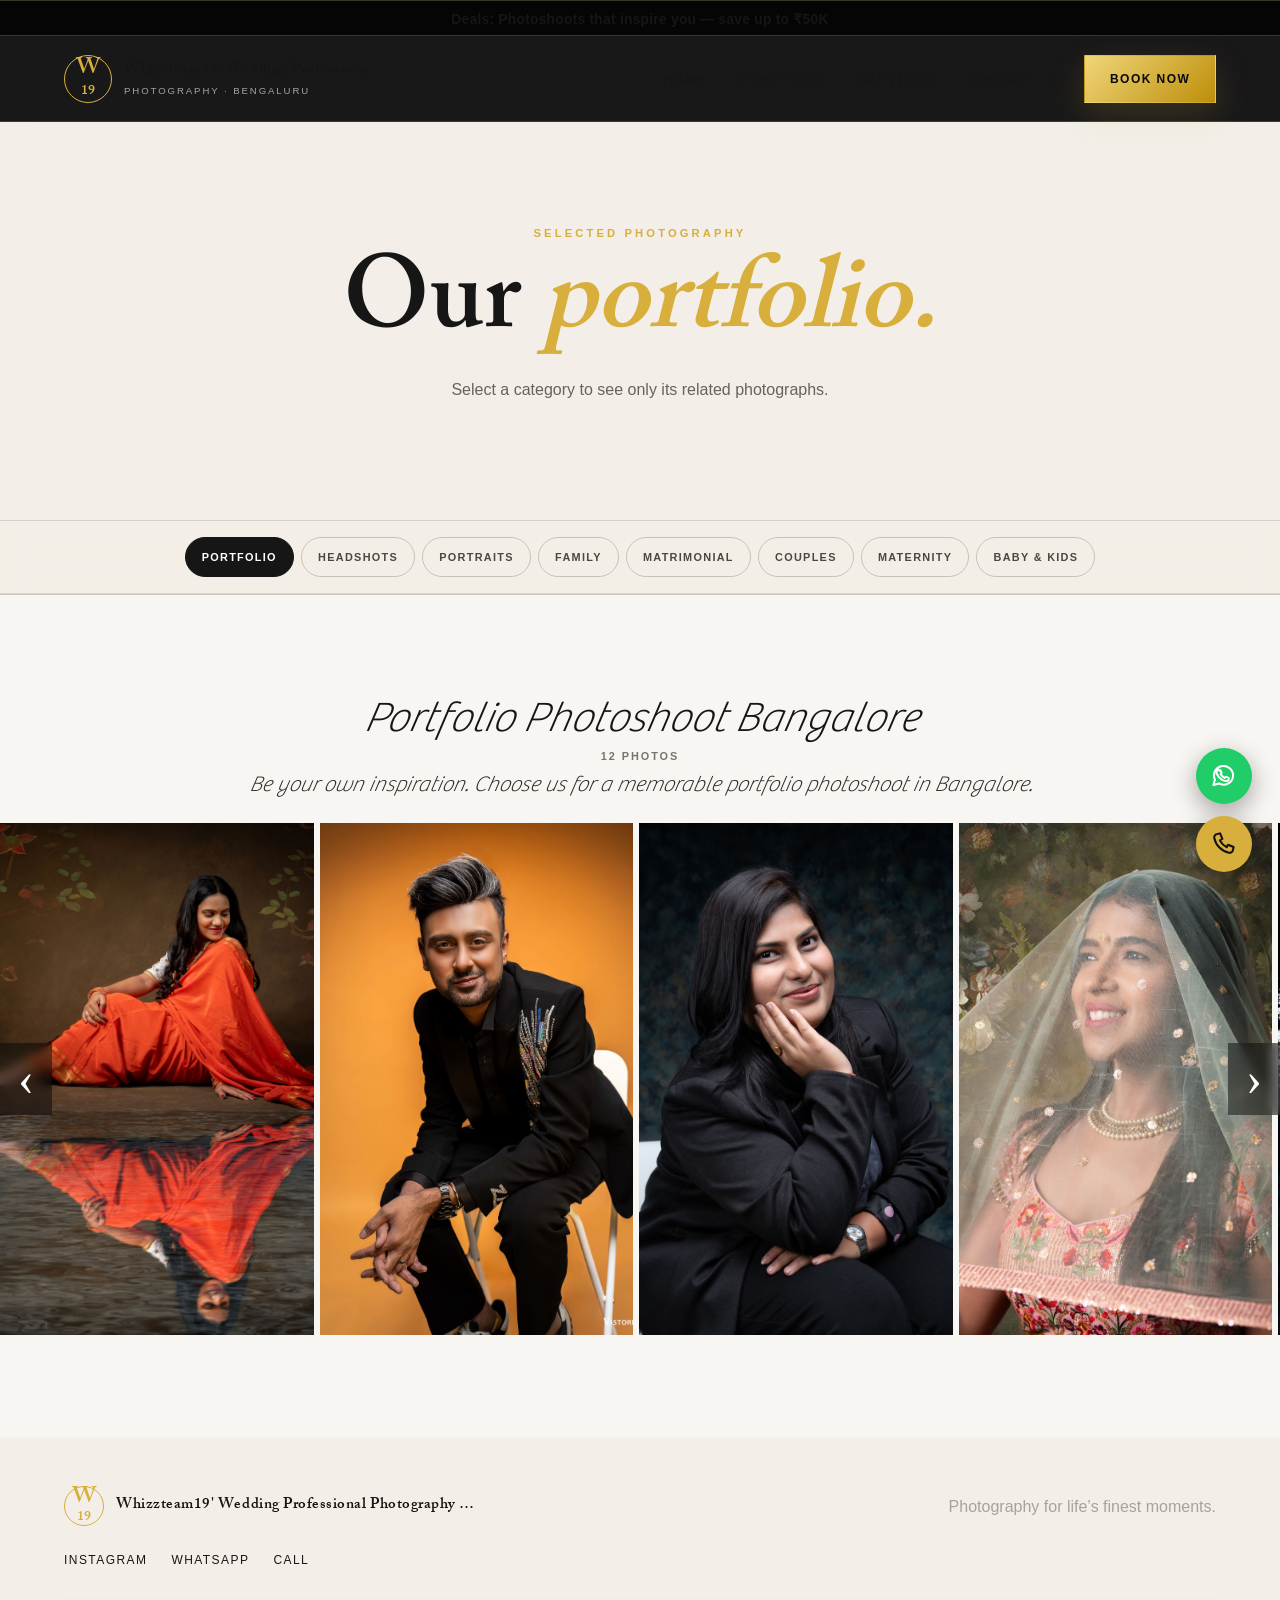
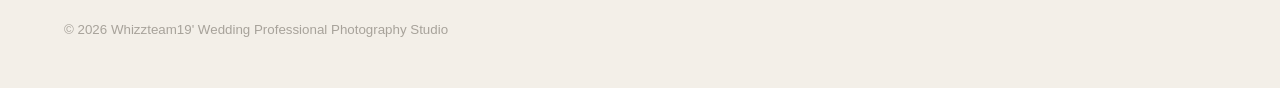
==== portfolio.html @ 08e29e12 "Initial photography website sample" ====
<!doctype html>
<html lang="en">
<head>
  <meta charset="utf-8">
  <meta name="viewport" content="width=device-width,initial-scale=1">
  <meta name="theme-color" content="#0b0b0c">
  <meta name="description" content="Photography portfolios for portraits, headshots, families, couples, maternity, babies and matrimonial profiles in Bengaluru.">
  <title>Portfolio | Whizzteam19' Wedding Professional Photography Studio</title>
  <link rel="preload" href="fonts/adobe-caslon-w01-smbd.woff2" as="font" type="font/woff2" crossorigin>
  <link rel="stylesheet" href="css/site.css">
  <script src="site-config.js"></script>
  <script src="gallery-data.js"></script>
  <script src="js/site.js" defer></script>
</head>
<body class="portfolio-page">
  <a class="skip-link" href="#main">Skip to content</a>
  <div class="offer-bar"><a class="js-whatsapp" href="https://web.whatsapp.com/send?phone=919945690520&amp;text=Hello%2C%20I%20would%20like%20to%20book%20a%20photography%20session.&amp;type=phone_number&amp;app_absent=0" target="_blank" rel="noopener">Deals: Photoshoots that inspire you — save up to ₹50K</a></div>
  <header class="site-header" id="top">
    <a class="brand" href="index.html" aria-label="Home">
      <span class="brand-mark" aria-hidden="true">W<span>19</span></span>
      <span><strong class="js-studio">Whizzteam19' Wedding Professional Photography Studio</strong><small>Photography · Bengaluru</small></span>
    </a>
    <button class="menu-button" type="button" aria-expanded="false" aria-controls="main-menu"><span></span><span></span><span></span><b>Menu</b></button>
    <nav id="main-menu" aria-label="Main navigation">
      <a href="index.html">Home</a>
      <a href="#portfolio">Portfolio</a>
      <a href="index.html#services">Services</a>
      <a href="index.html#contact">Contact</a>
    </nav>
    <a class="button button-gold js-whatsapp" href="https://web.whatsapp.com/send?phone=919945690520&amp;text=Hello%2C%20I%20would%20like%20to%20book%20a%20photography%20session.&amp;type=phone_number&amp;app_absent=0" target="_blank" rel="noopener">Book now</a>
  </header>

  <main id="main">
    <section class="portfolio-page-hero">
      <p class="eyebrow">Selected photography</p>
      <h1>Our <em>portfolio.</em></h1>
      <p>Select a category to see only its related photographs.</p>
    </section>

    <nav class="category-tabs" aria-label="Portfolio categories">
      <a href="#portfolio" data-category-tab="portfolio">Portfolio</a>
      <a href="#headshots" data-category-tab="headshots">Headshots</a>
      <a href="#portraits" data-category-tab="portraits">Portraits</a>
      <a href="#family" data-category-tab="family">Family</a>
      <a href="#matrimonial" data-category-tab="matrimonial">Matrimonial</a>
      <a href="#couples" data-category-tab="couples">Couples</a>
      <a href="#maternity" data-category-tab="maternity">Maternity</a>
      <a href="#baby" data-category-tab="baby">Baby &amp; Kids</a>
    </nav>

    <section class="portfolio-category feature-portfolio" id="portfolio" data-category-panel="portfolio">
      <div class="feature-portfolio-head">
        <h2>Portfolio Photoshoot Bangalore</h2>
        <p>Be your own inspiration. Choose us for a memorable portfolio photoshoot in Bangalore.</p>
      </div>
      <div class="portfolio-strip-wrap">
        <button class="strip-arrow strip-prev" type="button" data-strip-direction="prev" aria-label="Previous portfolio photographs">‹</button>
        <div class="portfolio-strip" id="portfolio-strip" data-gallery="portfolio" tabindex="0" aria-label="Portfolio photoshoot gallery">
          <figure><img src="images/modelling photoshoot bangalore_1.jpg" alt="Black and white fashion portfolio portrait" width="1228" height="1228" fetchpriority="high"></figure>
          <figure><img src="images/46ccc2_1273d900ca39414a806fb4105eb8ee21~mv2_1.jpeg" alt="Traditional fashion portrait" width="937" height="1249" loading="lazy" decoding="async"></figure>
          <figure><img src="images/Portfolio Photoshoot near Bangalore_1.jpeg" alt="Fine-art portfolio portrait" width="1228" height="1228" loading="lazy" decoding="async"></figure>
          <figure><img src="images/46ccc2_280874480fba468980ddf707a8ee1b14~mv2_1.jpeg" alt="Professional male portfolio portrait" width="929" height="1238" loading="lazy" decoding="async"></figure>
          <figure><img src="images/46ccc2_306d53321402458ebe4ced8f9c968991~mv2_1.jpeg" alt="Black and white creative portrait" width="960" height="1280" loading="lazy" decoding="async"></figure>
          <figure><img src="images/46ccc2_2b5309d3756c438bbe334142de84684a~mv2_1.jpeg" alt="Artistic traditional portrait" width="960" height="1280" loading="lazy" decoding="async"></figure>
        </div>
        <button class="strip-arrow strip-next" type="button" data-strip-direction="next" aria-label="Next portfolio photographs">›</button>
      </div>
    </section>

    <section class="portfolio-category" id="headshots" data-category-panel="headshots">
      <div class="portfolio-category-head"><h2>Corporate Headshots</h2><p>Polished portraits for teams and professionals</p></div>
      <div class="portfolio-photo-grid" data-gallery="headshots">
        <figure><img src="images/corporate headshots near me_1.jpeg" alt="Corporate headshot" width="1228" height="1228" loading="lazy" decoding="async"></figure>
        <figure><img src="images/46ccc2_280874480fba468980ddf707a8ee1b14~mv2_1.jpeg" alt="Professional business portrait" width="929" height="1238" loading="lazy" decoding="async"></figure>
        <figure><img src="images/modelling photoshoot bangalore.jpg" alt="Black and white studio portrait" width="478" height="478" loading="lazy" decoding="async"></figure>
      </div>
    </section>

    <section class="portfolio-category" id="portraits" data-category-panel="portraits">
      <div class="portfolio-category-head"><h2>Artistic Portraits</h2><p>Creative studio portraiture with character</p></div>
      <div class="portfolio-photo-grid" data-gallery="portraits">
        <figure><img src="images/Portfolio Photoshoot near Bangalore.jpeg" alt="Artistic portrait in a red dress" width="478" height="478" loading="lazy" decoding="async"></figure>
        <figure><img src="images/Portfolio Photoshoot near Bangalore_1.jpeg" alt="Fine-art painted portrait" width="1228" height="1228" loading="lazy" decoding="async"></figure>
        <figure><img src="images/modelling photoshoot bangalore_1.jpg" alt="Creative monochrome portrait" width="1228" height="1228" loading="lazy" decoding="async"></figure>
      </div>
    </section>

    <section class="portfolio-category" id="family" data-category-panel="family">
      <div class="portfolio-category-head"><h2>Family Photoshoot</h2><p>Relaxed, timeless photographs together</p></div>
      <div class="portfolio-photo-grid" data-gallery="family">
        <figure><img src="images/family photoshoot1_1.jpg" alt="Family studio photograph" width="750" height="750" loading="lazy" decoding="async"></figure>
        <figure><img src="images/family photoshoot1.jpg" alt="Family portrait" width="478" height="478" loading="lazy" decoding="async"></figure>
        <figure><img src="images/couple photoshoot whitefield.jpg" alt="Couple portrait" width="478" height="478" loading="lazy" decoding="async"></figure>
      </div>
    </section>

    <section class="portfolio-category" id="matrimonial" data-category-panel="matrimonial">
      <div class="portfolio-category-head"><h2>Matrimonial Photos</h2><p>Confident, natural profile photographs</p></div>
      <div class="portfolio-photo-grid" data-gallery="matrimonial">
        <figure><img src="images/matrimonial photoshoot_1.jpg" alt="Matrimonial profile portrait" width="1228" height="1228" loading="lazy" decoding="async"></figure>
        <figure><img src="images/matrimonial photoshoot.jpg" alt="Matrimonial studio photograph" width="478" height="478" loading="lazy" decoding="async"></figure>
        <figure><img src="images/corporate headshots near me.jpeg" alt="Smart profile headshot" width="478" height="478" loading="lazy" decoding="async"></figure>
      </div>
    </section>

    <section class="portfolio-category" id="couples" data-category-panel="couples">
      <div class="portfolio-category-head"><h2>Couple Photoshoot</h2><p>Connection, celebration and real emotion</p></div>
      <div class="portfolio-photo-grid" data-gallery="couples">
        <figure><img src="images/couple photoshoot whitefield_1.jpg" alt="Couple studio photograph" width="570" height="570" loading="lazy" decoding="async"></figure>
        <figure><img src="images/couple photoshoot whitefield.jpg" alt="Joyful couple portrait" width="478" height="478" loading="lazy" decoding="async"></figure>
        <figure><img src="images/Portfolio Photoshoot near Bangalore.jpeg" alt="Romantic fine-art portrait" width="478" height="478" loading="lazy" decoding="async"></figure>
      </div>
    </section>

    <section class="portfolio-category" id="maternity" data-category-panel="maternity">
      <div class="portfolio-category-head"><h2>Maternity Photoshoot</h2><p>Elegant portraits for a beautiful new chapter</p></div>
      <div class="portfolio-photo-grid" data-gallery="maternity">
        <figure><img src="images/maternity photographers in bangalore for maternity photoshoot with photoshoot gowns for ma_1.jpeg" alt="Maternity portrait in a blue gown" width="1228" height="1228" loading="lazy" decoding="async"></figure>
        <figure><img src="images/maternity photographers in bangalore for maternity photoshoot with photoshoot gowns for ma.jpeg" alt="Studio maternity photograph" width="478" height="478" loading="lazy" decoding="async"></figure>
        <figure><img src="images/Portfolio Photoshoot near Bangalore.jpeg" alt="Fine-art portrait" width="478" height="478" loading="lazy" decoding="async"></figure>
      </div>
    </section>

    <section class="portfolio-category" id="baby" data-category-panel="baby">
      <div class="portfolio-category-head"><h2>Baby Photoshoot</h2><p>Playful little moments, safely photographed</p></div>
      <div class="portfolio-photo-grid" data-gallery="baby">
        <figure><img src="images/baby-photoshoot-bangalore-whitefield_edi_1.jpg" alt="Baby studio portrait" width="1228" height="1228" loading="lazy" decoding="async"></figure>
        <figure><img src="images/baby-photoshoot-bangalore-whitefield_edi.jpg" alt="Baby photography" width="478" height="478" loading="lazy" decoding="async"></figure>
        <figure><img src="images/46ccc2_15bb4e97e19344a3a72e6aabb97b2b7a~mv2.jpg" alt="Baby in a woodland photography set" width="960" height="640" loading="lazy" decoding="async"></figure>
      </div>
    </section>
  </main>

  <footer>
    <a class="brand footer-brand" href="index.html"><span class="brand-mark">W<span>19</span></span><strong class="js-studio">Whizzteam19' Wedding Professional Photography Studio</strong></a>
    <p>Photography for life’s finest moments.</p>
    <div><a class="js-instagram" href="#">Instagram</a><a class="js-whatsapp" href="https://web.whatsapp.com/send?phone=919945690520&amp;text=Hello%2C%20I%20would%20like%20to%20book%20a%20photography%20session.&amp;type=phone_number&amp;app_absent=0" target="_blank" rel="noopener">WhatsApp</a><a class="js-phone-link" href="tel:+919945690520">Call</a></div>
    <small>© <span id="year"></span> <span class="js-studio">Whizzteam19' Wedding Professional Photography Studio</span></small>
  </footer>

  <div class="floating-actions" aria-label="Quick contact">
    <a class="float-whatsapp js-whatsapp" href="https://web.whatsapp.com/send?phone=919945690520&amp;text=Hello%2C%20I%20would%20like%20to%20book%20a%20photography%20session.&amp;type=phone_number&amp;app_absent=0" target="_blank" rel="noopener" aria-label="Chat on WhatsApp"><svg viewBox="0 0 24 24" aria-hidden="true"><path d="M20.5 11.7a8.5 8.5 0 0 1-12.6 7.4L3 20.5l1.4-4.7a8.5 8.5 0 1 1 16.1-4.1Z"/><path d="M8.2 7.8c.2-.4.4-.4.7-.4h.5l.8 2c.1.2 0 .4-.1.6l-.6.7c.8 1.7 2 2.8 3.7 3.5l.7-.9c.2-.2.4-.2.6-.1l2 .9c.2.1.3.3.3.5 0 1.1-.7 2-1.7 2.3-1 .3-2.4-.1-4.3-1.1a10.8 10.8 0 0 1-4.2-4.3c-.9-1.7-1-2.8-.7-3.7.3-.7.8-1.3 1.4-1.5"/></svg></a>
    <a class="float-call js-phone-link" href="tel:+919945690520" aria-label="Call the studio"><svg viewBox="0 0 24 24" aria-hidden="true"><path d="M6.5 3.5 9 3l2 5-2.2 1.3a15 15 0 0 0 6 6l1.2-2.2 5 2-.5 2.5c-.3 1.7-1.9 2.9-3.6 2.6A16.8 16.8 0 0 1 3.8 7.1a3 3 0 0 1 2.7-3.6Z"/></svg></a>
  </div>
</body>
</html>
---- css/site.css ----
@font-face{font-family:Caslon;src:url('../fonts/adobe-caslon-w01-smbd.woff2') format('woff2');font-display:swap}@font-face{font-family:StudioSans;src:url('../fonts/nuFnD-vYSZviVYUb_rj3ij__anPXDTngOWwu4DRmFqWF_ljR.woff2') format('woff2');font-display:swap}@font-face{font-family:GalleryScript;src:url('../fonts/bree-w01-thin-oblique.woff2') format('woff2');font-display:swap}
:root{--ink:#0b0b0c;--paper:#f3efe8;--gold:#d8ae3c;--muted:#a7a29a;--line:rgba(255,255,255,.14);--serif:Caslon,Georgia,serif;--sans:StudioSans,Arial,sans-serif}*{box-sizing:border-box}html{scroll-behavior:smooth;scroll-padding-top:102px}body{margin:0;background:var(--ink);color:#f8f6f1;font-family:var(--sans);font-size:16px;line-height:1.6;overflow-x:hidden}a{color:inherit;text-decoration:none}img{display:block;max-width:100%;background:#191919}button{font:inherit}.skip-link{position:fixed;left:1rem;top:-5rem;z-index:999;background:#fff;color:#000;padding:.7rem 1rem}.skip-link:focus{top:1rem}.offer-bar{height:36px;display:grid;place-items:center;background:#050505;border-top:1px solid #38352a;border-bottom:1px solid #38352a;text-align:center;font-weight:700;font-size:clamp(.68rem,1.5vw,.86rem);letter-spacing:.02em}.site-header{height:86px;position:sticky;top:0;z-index:50;display:flex;align-items:center;gap:3rem;padding:0 clamp(1.2rem,5vw,5rem);background:rgba(11,11,12,.94);border-bottom:1px solid var(--line);backdrop-filter:blur(14px)}.brand{display:flex;align-items:center;gap:.75rem;min-width:0}.brand-mark{width:48px;height:48px;border:1px solid var(--gold);border-radius:50%;display:grid;place-items:center;color:var(--gold);font-family:var(--serif);font-size:1.45rem;line-height:1;flex:0 0 auto}.brand-mark span{font-size:.62em}.brand>span:last-child{display:flex;flex-direction:column}.brand strong{max-width:265px;overflow:hidden;text-overflow:ellipsis;white-space:nowrap;font-family:var(--serif);font-size:.95rem;letter-spacing:.035em}.brand small{color:var(--muted);font-size:.6rem;letter-spacing:.2em;text-transform:uppercase}.site-header nav{display:flex;gap:clamp(1.2rem,2.5vw,2.5rem);margin-left:auto}.site-header nav a,.text-link{font-size:.78rem;letter-spacing:.13em;text-transform:uppercase}.site-header nav a{position:relative}.site-header nav a:after{content:"";position:absolute;left:0;right:100%;bottom:-7px;height:1px;background:var(--gold);transition:right .25s}.site-header nav a:hover:after{right:0}.button{min-height:48px;display:inline-flex;align-items:center;justify-content:center;gap:.7rem;padding:.8rem 1.55rem;border:1px solid transparent;font-weight:800;letter-spacing:.12em;text-transform:uppercase;font-size:.75rem;transition:transform .2s,background .2s,color .2s}.button:hover{transform:translateY(-2px)}.button-gold{background:linear-gradient(135deg,#f0d579,#bd8f09);color:#090909;box-shadow:0 12px 35px rgba(216,174,60,.17)}.button-outline{border-color:rgba(255,255,255,.35)}.button-outline:hover{background:#fff;color:#111}.button svg{width:19px;height:19px;fill:none;stroke:currentColor;stroke-width:2}.menu-button{display:none;background:none;border:0;color:white}.hero{height:calc(100svh - 122px);min-height:650px;position:relative;display:flex;align-items:center;overflow:hidden}.hero-image{position:absolute;inset:0;width:100%;height:100%;object-fit:cover;object-position:center 34%;filter:saturate(.8) contrast(1.05)}.hero-shade{position:absolute;inset:0;background:linear-gradient(90deg,rgba(4,4,5,.94) 0%,rgba(4,4,5,.62) 43%,rgba(4,4,5,.1) 74%),linear-gradient(0deg,rgba(4,4,5,.65),transparent 42%)}.hero-content{position:relative;z-index:2;width:min(92%,1280px);margin:auto;padding-top:3rem}.eyebrow{margin:0 0 1.25rem;color:var(--gold);font-weight:800;font-size:.7rem;letter-spacing:.28em;text-transform:uppercase}.hero h1,.section h2{font-family:var(--serif);font-weight:400;line-height:.92;letter-spacing:-.025em}.hero h1{max-width:850px;margin:0;font-size:clamp(4rem,8.8vw,8rem)}em{color:var(--gold);font-weight:400}.hero-copy{max-width:560px;margin:1.8rem 0 2.2rem;color:#dedad2;font-size:clamp(1rem,1.6vw,1.2rem)}.hero-actions{display:flex;align-items:center;gap:2rem}.text-link{display:inline-flex;gap:.55rem;align-items:center;border-bottom:1px solid currentColor;padding-bottom:.25rem}.scroll-cue{position:absolute;z-index:2;right:4vw;bottom:2.5rem;display:flex;align-items:center;gap:1rem;color:#d7d2c8;font-size:.68rem;letter-spacing:.18em;text-transform:uppercase}.scroll-cue b{width:42px;height:42px;border:1px solid rgba(255,255,255,.4);border-radius:50%;display:grid;place-items:center}.section{padding:clamp(5rem,10vw,9rem) max(5vw,calc((100vw - 1280px)/2));}.intro{display:grid;grid-template-columns:80px minmax(300px,1.35fr) minmax(300px,.65fr);gap:clamp(2rem,5vw,6rem);align-items:end;background:var(--paper);color:#111}.section-number{align-self:start;color:#7b756c;font-size:.75rem;letter-spacing:.2em}.section h2{font-size:clamp(3rem,6vw,6rem);margin:0}.intro-text{color:#55504a;margin:0 0 .5rem;font-size:1.05rem}.section-heading{display:flex;align-items:end;justify-content:space-between;margin-bottom:4rem}.section-heading h2{font-size:clamp(3rem,5vw,5rem)}.gallery{display:grid;grid-template-columns:1.35fr 1fr;gap:1.25rem}.gallery figure{margin:0;position:relative;min-height:350px;overflow:hidden}.gallery-large{grid-row:span 2}.gallery img{width:100%;height:100%;object-fit:cover;position:absolute;inset:0;transition:transform .8s}.gallery figure:hover img{transform:scale(1.035)}.gallery figcaption{position:absolute;left:0;right:0;bottom:0;padding:4rem 1.7rem 1.4rem;background:linear-gradient(transparent,rgba(0,0,0,.82));display:flex;justify-content:space-between;align-items:end}.gallery figcaption span{font-size:.65rem;letter-spacing:.22em;text-transform:uppercase;color:var(--gold)}.gallery figcaption b{font-family:var(--serif);font-size:1.35rem}.services{background:#121214;display:grid;grid-template-columns:1fr 1fr;gap:clamp(3rem,8vw,8rem);align-items:center}.service-photo{aspect-ratio:4/5;overflow:hidden}.service-photo img{width:100%;height:100%;object-fit:cover}.service-list h2{font-size:clamp(3rem,5vw,5.4rem)}.service-list ol{list-style:none;padding:0;margin:2.5rem 0}.service-list li{display:flex;gap:1.5rem;align-items:center;padding:1rem 0;border-bottom:1px solid var(--line)}.service-list li span{color:var(--gold);font-size:.68rem}.service-list li b{font-family:var(--serif);font-weight:400;font-size:1.3rem}.quote{text-align:center;background:var(--paper);color:#111}.quote blockquote{max-width:1050px;margin:1rem auto 0;font-family:var(--serif);font-size:clamp(2.5rem,5.2vw,5.5rem);line-height:1.08}.contact{display:grid;grid-template-columns:1.2fr .8fr;gap:clamp(3rem,9vw,9rem);background:#080809}.contact-copy>p:not(.eyebrow){max-width:570px;color:#b9b4ab;margin:2rem 0}.contact-card{background:#151517;padding:clamp(2rem,4vw,4rem);border-top:2px solid var(--gold)}.contact-label{color:var(--gold);font-size:.65rem;font-weight:bold;letter-spacing:.23em;text-transform:uppercase}.contact-card address{font-style:normal;font-family:var(--serif);font-size:1.5rem;line-height:1.4;margin:1rem 0 1.4rem}.contact-card hr{border:0;border-top:1px solid var(--line);margin:2.5rem 0}.phone{font-family:var(--serif);font-size:clamp(1.6rem,3vw,2.5rem)}.hours{color:var(--muted);font-size:.8rem}footer{padding:3rem max(5vw,calc((100vw - 1280px)/2));display:grid;grid-template-columns:1fr auto;gap:1.5rem;align-items:center;border-top:1px solid var(--line)}.footer-brand .brand-mark{width:40px;height:40px}.footer-brand strong{font-family:var(--serif);max-width:360px}footer p,footer small{color:var(--muted);margin:0}footer>div{display:flex;gap:1.5rem;font-size:.75rem;text-transform:uppercase;letter-spacing:.12em}footer small{grid-column:1/-1;border-top:1px solid var(--line);padding-top:1.5rem}.floating-actions{position:fixed;z-index:60;right:clamp(1rem,2.2vw,2rem);bottom:clamp(1rem,2.2vw,2rem);display:grid;gap:.75rem}.floating-actions a{width:56px;height:56px;border-radius:50%;display:grid;place-items:center;box-shadow:0 8px 25px rgba(0,0,0,.35)}.floating-actions svg{width:27px;height:27px;fill:none;stroke:currentColor;stroke-width:1.8;stroke-linecap:round;stroke-linejoin:round}.float-whatsapp{background:#21cd69}.float-call{background:var(--gold);color:#111}.reveal{opacity:0;transform:translateY(24px);transition:opacity .7s ease,transform .7s ease}.reveal.visible{opacity:1;transform:none}
@media(max-width:900px){.site-header{height:74px;padding:0 1rem}.site-header>.button{display:none}.brand strong{max-width:220px}.menu-button{margin-left:auto;width:44px;height:44px;display:grid;place-content:center;gap:5px;position:relative}.menu-button span{display:block;width:24px;height:1px;background:#fff}.menu-button b{position:absolute;width:1px;height:1px;overflow:hidden}.site-header nav{position:absolute;left:0;right:0;top:74px;background:#111;display:grid;gap:0;padding:1rem 1.25rem;border-bottom:1px solid var(--line);transform:translateY(-130%);opacity:0;transition:.25s;z-index:-1}.site-header nav.open{transform:none;opacity:1}.site-header nav a{padding:.8rem}.hero{height:calc(100svh - 110px);min-height:620px}.hero-image{object-position:62% center}.hero-shade{background:linear-gradient(90deg,rgba(4,4,5,.93),rgba(4,4,5,.28)),linear-gradient(0deg,rgba(4,4,5,.8),transparent)}.intro{grid-template-columns:1fr}.section-number{display:none}.gallery{grid-template-columns:1fr 1fr}.gallery-large{grid-column:1/-1;grid-row:auto;min-height:570px}.services,.contact{grid-template-columns:1fr}.service-photo{max-height:650px}.contact-card{max-width:640px}footer{grid-template-columns:1fr}footer small{grid-column:auto}}
@media(max-width:600px){.offer-bar{height:34px;padding:0 .5rem}.brand-mark{width:42px;height:42px}.brand strong{max-width:205px;font-size:.78rem}.brand small{font-size:.52rem}.hero{min-height:610px}.hero-content{padding:0 1rem}.hero h1{font-size:clamp(3.4rem,17vw,5.1rem)}.hero-copy{font-size:.95rem}.hero-actions{align-items:flex-start;flex-direction:column;gap:1.2rem}.scroll-cue{display:none}.section{padding:5rem 1.2rem}.intro{gap:1.5rem}.intro h2{font-size:3.3rem}.section-heading{align-items:start;flex-direction:column;gap:1.2rem;margin-bottom:2rem}.gallery{grid-template-columns:1fr}.gallery-large{grid-column:auto;min-height:460px}.gallery figure{min-height:430px}.gallery figcaption{align-items:start;flex-direction:column}.services{gap:2.5rem}.service-photo{aspect-ratio:1/1}.quote blockquote{font-size:2.6rem}.contact-copy h2{font-size:4.1rem}footer>div{flex-wrap:wrap}.floating-actions a{width:52px;height:52px}}
@media(prefers-reduced-motion:reduce){html{scroll-behavior:auto}.reveal{opacity:1;transform:none;transition:none}.gallery img,.button{transition:none}}

/* Circular portfolio hero, modelled on the original Vistoriz category layout. */
.portfolio-hero{height:auto;min-height:0;display:block;background:#eeecea;color:#272725;padding:clamp(1.2rem,2.5vw,2.5rem) 3vw clamp(5rem,8vw,8rem);overflow:visible}
.portfolio-heading{text-align:center;margin:0 auto clamp(3rem,5vw,5rem)}
.portfolio-heading h1{font-size:clamp(3rem,6vw,6rem);line-height:.95}
.portfolio-heading>p:last-child{color:#67645f;margin:.8rem auto 0}
.portfolio-circles{display:grid;grid-template-columns:repeat(5,minmax(0,1fr));gap:clamp(5rem,9vw,15rem) clamp(1.2rem,2.7vw,5.5rem);align-items:start}
.portfolio-circle{display:block;text-align:center}
.portfolio-circle>span{display:block;width:100%;aspect-ratio:1;border-radius:50%;overflow:hidden;background:#d8d5d1;box-shadow:0 18px 35px rgba(27,25,22,.08)}
.portfolio-circle img{width:100%;height:100%;object-fit:cover;transition:transform .55s ease,filter .4s ease}
.portfolio-circle strong{display:block;margin-top:1.15rem;font-family:var(--serif);font-weight:400;font-size:clamp(1.05rem,1.7vw,1.65rem);line-height:1.15}
.portfolio-circle:hover img,.portfolio-circle:focus-visible img{transform:scale(1.07);filter:saturate(1.08)}
.portfolio-circle:focus-visible{outline:2px solid #6b245f;outline-offset:8px;border-radius:4px}
.portfolio-circle:nth-child(n+6),.portfolio-circle.reveal.visible:nth-child(n+6){transform:none}
.portfolio-circle.reveal:nth-child(n+6){transform:translateY(24px)}

/* Local category portfolio page. */
.portfolio-page{background:var(--paper);color:#161616}
.portfolio-page-hero{text-align:center;padding:clamp(5rem,8vw,8rem) 1.2rem}
.portfolio-page-hero h1{font-family:var(--serif);font-weight:400;font-size:clamp(4rem,8vw,8rem);line-height:.95;margin:0}
.portfolio-page-hero p:last-child{color:#68625b}
.category-tabs{position:sticky;top:86px;z-index:40;display:flex;justify-content:center;gap:.45rem;padding:1rem max(1rem,calc((100vw - 1280px)/2));background:rgba(243,239,232,.96);border-top:1px solid #d7d1c7;border-bottom:1px solid #d7d1c7;overflow-x:auto;scrollbar-width:none;backdrop-filter:blur(12px)}
.category-tabs::-webkit-scrollbar{display:none}
.category-tabs a{flex:0 0 auto;padding:.65rem 1rem;border:1px solid #c9c1b6;border-radius:99px;color:#4c4741;font-size:.68rem;font-weight:800;letter-spacing:.12em;text-transform:uppercase;transition:.2s}
.category-tabs a:hover,.category-tabs a.active{background:#161616;border-color:#161616;color:#fff}
.portfolio-category[hidden]{display:none}
.portfolio-category{scroll-margin-top:110px;padding:clamp(4rem,8vw,7rem) max(4vw,calc((100vw - 1280px)/2));border-top:1px solid #cec8bf}
.portfolio-category-head{display:flex;justify-content:space-between;align-items:end;gap:2rem;margin-bottom:2.5rem}
.portfolio-category h2{margin:0;font-family:var(--serif);font-weight:400;font-size:clamp(2.6rem,5vw,5rem);line-height:1}
.photo-count{display:block;margin-top:.75rem;color:#79736b;font-family:var(--sans);font-size:.68rem;font-style:normal;font-weight:700;letter-spacing:.18em;text-transform:uppercase}
.portfolio-category-head p{color:#6d675f;margin:0}
.portfolio-photo-grid{display:grid;grid-template-columns:repeat(3,1fr);gap:1rem}
.portfolio-photo-grid figure{margin:0;aspect-ratio:4/5;overflow:hidden;background:#d8d4ce}
.portfolio-photo-grid figure:nth-child(2){aspect-ratio:1}
.portfolio-photo-grid img{width:100%;height:100%;object-fit:cover;transition:transform .65s}
.portfolio-photo-grid figure:hover img{transform:scale(1.03)}
.portfolio-page .floating-actions{color:#fff}
.feature-portfolio{padding-left:0;padding-right:0;background:#f8f6f3}
.feature-portfolio-head{text-align:center;padding:0 1.2rem 1.25rem}
.feature-portfolio-head h2{font-family:GalleryScript,var(--serif);font-style:italic;font-size:clamp(2rem,3.3vw,3.7rem)}
.feature-portfolio-head p{margin:.35rem auto 0;color:#302d29;font-family:GalleryScript,var(--serif);font-style:italic;font-size:clamp(1rem,1.7vw,1.65rem)}
.portfolio-strip-wrap{position:relative}
.portfolio-strip{display:flex;gap:6px;overflow-x:auto;scroll-snap-type:x mandatory;scroll-behavior:smooth;scrollbar-width:none}
.portfolio-strip::-webkit-scrollbar{display:none}
.portfolio-strip figure{margin:0;flex:0 0 clamp(260px,24.5vw,500px);height:clamp(430px,40vw,680px);overflow:hidden;scroll-snap-align:start;background:#d6d2cd}
.portfolio-strip img{width:100%;height:100%;object-fit:cover}
.strip-arrow{position:absolute;z-index:3;top:50%;translate:0 -50%;width:52px;height:72px;border:0;background:rgba(9,9,9,.5);color:white;font-family:Georgia,serif;font-size:3rem;line-height:1;cursor:pointer;backdrop-filter:blur(5px)}
.strip-prev{left:0}.strip-next{right:0}
.strip-arrow:hover,.strip-arrow:focus-visible{background:rgba(9,9,9,.82)}

@media(max-width:900px){
  .category-tabs{top:74px;justify-content:flex-start}
  .portfolio-hero{height:auto;min-height:0}
  .portfolio-circles{grid-template-columns:repeat(3,minmax(0,1fr))}
  .portfolio-circle:nth-child(n+6),.portfolio-circle.reveal:nth-child(n+6),.portfolio-circle.reveal.visible:nth-child(n+6){transform:none}
}
@media(max-width:600px){
  .portfolio-hero{min-height:0;padding:1.2rem 1rem 5rem}
  .portfolio-heading{margin-bottom:2.7rem}
  .portfolio-heading h1{font-size:3.4rem}
  .portfolio-circles{grid-template-columns:repeat(2,minmax(0,1fr));gap:2.2rem .9rem}
  .portfolio-circle strong{font-size:1.05rem;margin-top:.8rem}
  .portfolio-category-head{align-items:start;flex-direction:column}
  .portfolio-photo-grid{grid-template-columns:1fr 1fr}
  .portfolio-photo-grid figure:nth-child(3){grid-column:1/-1;aspect-ratio:1.4}
  .feature-portfolio{padding-top:3.2rem}
  .portfolio-strip figure{flex-basis:78vw;height:112vw;max-height:620px}
  .strip-arrow{width:40px;height:58px;font-size:2.4rem}
}
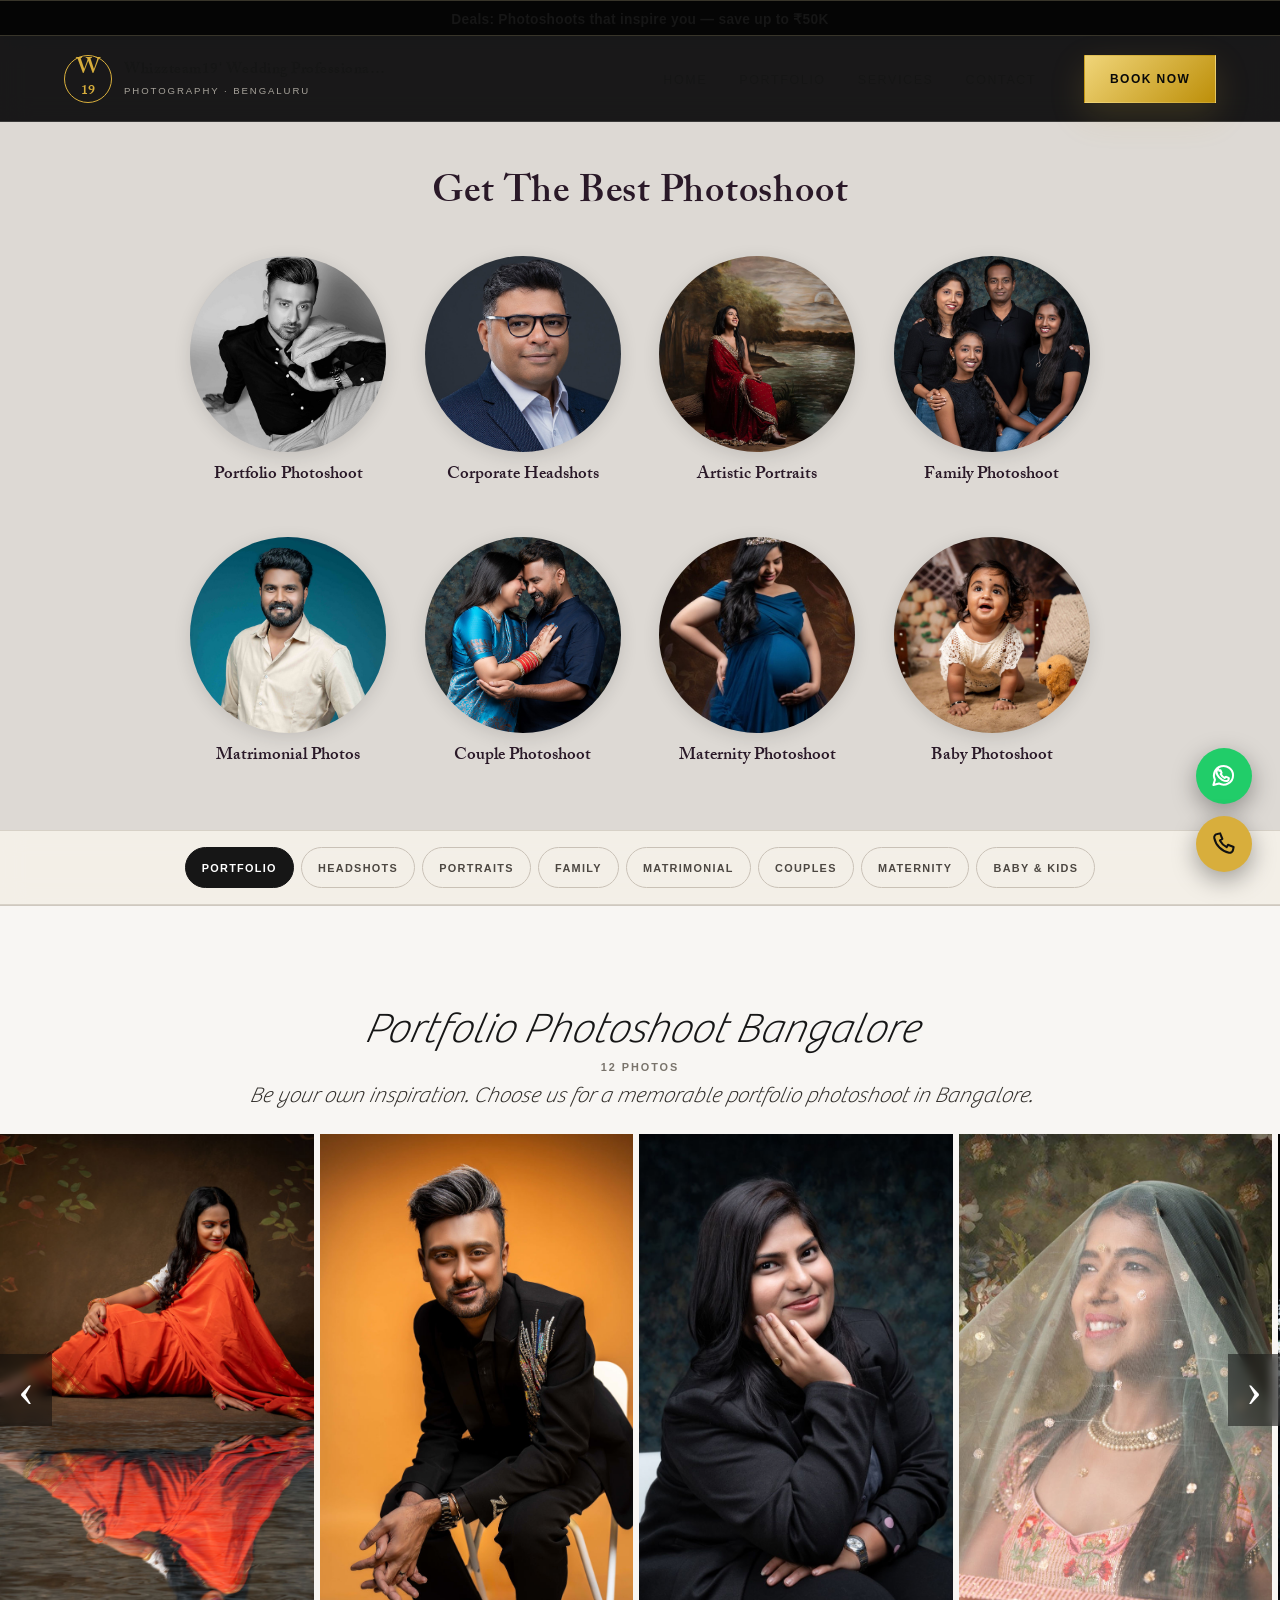
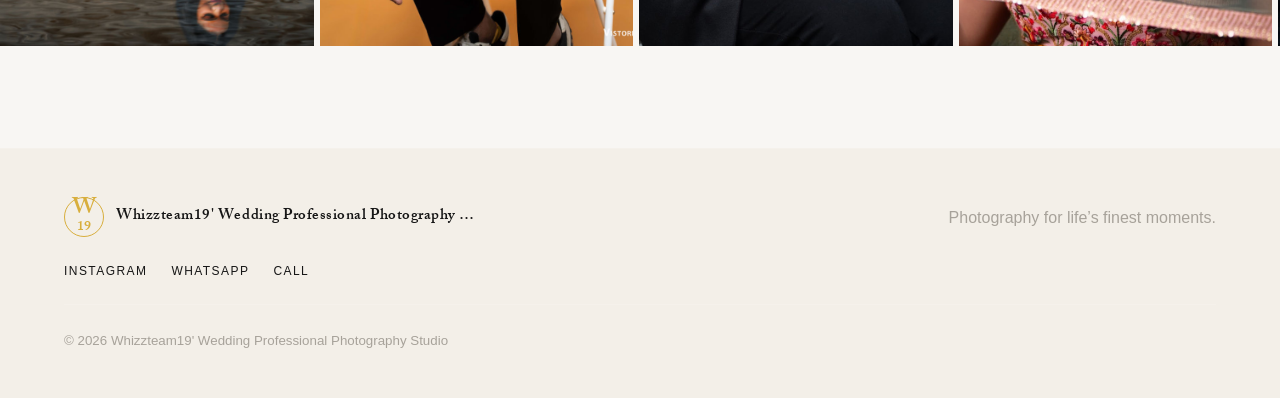
==== commit be4b3f67: "Update portfolio layout and deployment workflow" ====
--- a/portfolio.html
+++ b/portfolio.html
@@ -31,10 +31,42 @@
   </header>
 
   <main id="main">
-    <section class="portfolio-page-hero">
-      <p class="eyebrow">Selected photography</p>
-      <h1>Our <em>portfolio.</em></h1>
-      <p>Select a category to see only its related photographs.</p>
+    <section class="portfolio-circles-hero" aria-label="Photography categories">
+      <h1>Get The Best Photoshoot</h1>
+      <div class="portfolio-circles-grid">
+        <a class="pf-circle" href="#portfolio" data-category-tab="portfolio">
+          <span><img src="images/modelling photoshoot bangalore_1.jpg" alt="Portfolio portrait" width="570" height="570"></span>
+          <strong>Portfolio Photoshoot</strong>
+        </a>
+        <a class="pf-circle" href="#headshots" data-category-tab="headshots">
+          <span><img src="images/corporate headshots near me_1.jpeg" alt="Corporate headshot" width="570" height="570"></span>
+          <strong>Corporate Headshots</strong>
+        </a>
+        <a class="pf-circle" href="#portraits" data-category-tab="portraits">
+          <span><img src="images/Portfolio Photoshoot near Bangalore_1.jpeg" alt="Artistic portrait" width="570" height="570"></span>
+          <strong>Artistic Portraits</strong>
+        </a>
+        <a class="pf-circle" href="#family" data-category-tab="family">
+          <span><img src="images/family photoshoot1_1.jpg" alt="Family portrait" width="570" height="570"></span>
+          <strong>Family Photoshoot</strong>
+        </a>
+        <a class="pf-circle" href="#matrimonial" data-category-tab="matrimonial">
+          <span><img src="images/matrimonial photoshoot_1.jpg" alt="Matrimonial portrait" width="570" height="570"></span>
+          <strong>Matrimonial Photos</strong>
+        </a>
+        <a class="pf-circle" href="#couples" data-category-tab="couples">
+          <span><img src="images/couple photoshoot whitefield_1.jpg" alt="Couple portrait" width="570" height="570"></span>
+          <strong>Couple Photoshoot</strong>
+        </a>
+        <a class="pf-circle" href="#maternity" data-category-tab="maternity">
+          <span><img src="images/maternity photographers in bangalore for maternity photoshoot with photoshoot gowns for ma_1.jpeg" alt="Maternity portrait" width="512" height="512"></span>
+          <strong>Maternity Photoshoot</strong>
+        </a>
+        <a class="pf-circle" href="#baby" data-category-tab="baby">
+          <span><img src="images/baby-photoshoot-bangalore-whitefield_edi_1.jpg" alt="Baby portrait" width="560" height="560"></span>
+          <strong>Baby Photoshoot</strong>
+        </a>
+      </div>
     </section>
 
     <nav class="category-tabs" aria-label="Portfolio categories">
--- a/css/site.css
+++ b/css/site.css
@@ -1,19 +1,20 @@
-@font-face{font-family:Caslon;src:url('../fonts/adobe-caslon-w01-smbd.woff2') format('woff2');font-display:swap}@font-face{font-family:StudioSans;src:url('../fonts/nuFnD-vYSZviVYUb_rj3ij__anPXDTngOWwu4DRmFqWF_ljR.woff2') format('woff2');font-display:swap}@font-face{font-family:GalleryScript;src:url('../fonts/bree-w01-thin-oblique.woff2') format('woff2');font-display:swap}
+@font-face{font-family:Caslon;src:url('../fonts/adobe-caslon-w01-smbd.woff2') format('woff2');font-display:swap}@font-face{font-family:StudioSans;src:url('../fonts/nuFnD-vYSZviVYUb_rj3ij__anPXDTngOWwu4DRmFqWF_ljR.woff2') format('woff2');font-display:swap}@font-face{font-family:GalleryScript;src:url('../fonts/bree-w01-thin-oblique.woff2') format('woff2');font-display:swap}@font-face{font-family:PlayfairDisplay;src:url('../fonts/nuFiD-vYSZviVYUb_rj3ij__anPXDTzYgEM86xQ.woff2') format('woff2');font-style:normal;font-weight:400;font-display:swap}
 :root{--ink:#0b0b0c;--paper:#f3efe8;--gold:#d8ae3c;--muted:#a7a29a;--line:rgba(255,255,255,.14);--serif:Caslon,Georgia,serif;--sans:StudioSans,Arial,sans-serif}*{box-sizing:border-box}html{scroll-behavior:smooth;scroll-padding-top:102px}body{margin:0;background:var(--ink);color:#f8f6f1;font-family:var(--sans);font-size:16px;line-height:1.6;overflow-x:hidden}a{color:inherit;text-decoration:none}img{display:block;max-width:100%;background:#191919}button{font:inherit}.skip-link{position:fixed;left:1rem;top:-5rem;z-index:999;background:#fff;color:#000;padding:.7rem 1rem}.skip-link:focus{top:1rem}.offer-bar{height:36px;display:grid;place-items:center;background:#050505;border-top:1px solid #38352a;border-bottom:1px solid #38352a;text-align:center;font-weight:700;font-size:clamp(.68rem,1.5vw,.86rem);letter-spacing:.02em}.site-header{height:86px;position:sticky;top:0;z-index:50;display:flex;align-items:center;gap:3rem;padding:0 clamp(1.2rem,5vw,5rem);background:rgba(11,11,12,.94);border-bottom:1px solid var(--line);backdrop-filter:blur(14px)}.brand{display:flex;align-items:center;gap:.75rem;min-width:0}.brand-mark{width:48px;height:48px;border:1px solid var(--gold);border-radius:50%;display:grid;place-items:center;color:var(--gold);font-family:var(--serif);font-size:1.45rem;line-height:1;flex:0 0 auto}.brand-mark span{font-size:.62em}.brand>span:last-child{display:flex;flex-direction:column}.brand strong{max-width:265px;overflow:hidden;text-overflow:ellipsis;white-space:nowrap;font-family:var(--serif);font-size:.95rem;letter-spacing:.035em}.brand small{color:var(--muted);font-size:.6rem;letter-spacing:.2em;text-transform:uppercase}.site-header nav{display:flex;gap:clamp(1.2rem,2.5vw,2.5rem);margin-left:auto}.site-header nav a,.text-link{font-size:.78rem;letter-spacing:.13em;text-transform:uppercase}.site-header nav a{position:relative}.site-header nav a:after{content:"";position:absolute;left:0;right:100%;bottom:-7px;height:1px;background:var(--gold);transition:right .25s}.site-header nav a:hover:after{right:0}.button{min-height:48px;display:inline-flex;align-items:center;justify-content:center;gap:.7rem;padding:.8rem 1.55rem;border:1px solid transparent;font-weight:800;letter-spacing:.12em;text-transform:uppercase;font-size:.75rem;transition:transform .2s,background .2s,color .2s}.button:hover{transform:translateY(-2px)}.button-gold{background:linear-gradient(135deg,#f0d579,#bd8f09);color:#090909;box-shadow:0 12px 35px rgba(216,174,60,.17)}.button-outline{border-color:rgba(255,255,255,.35)}.button-outline:hover{background:#fff;color:#111}.button svg{width:19px;height:19px;fill:none;stroke:currentColor;stroke-width:2}.menu-button{display:none;background:none;border:0;color:white}.hero{height:calc(100svh - 122px);min-height:650px;position:relative;display:flex;align-items:center;overflow:hidden}.hero-image{position:absolute;inset:0;width:100%;height:100%;object-fit:cover;object-position:center 34%;filter:saturate(.8) contrast(1.05)}.hero-shade{position:absolute;inset:0;background:linear-gradient(90deg,rgba(4,4,5,.94) 0%,rgba(4,4,5,.62) 43%,rgba(4,4,5,.1) 74%),linear-gradient(0deg,rgba(4,4,5,.65),transparent 42%)}.hero-content{position:relative;z-index:2;width:min(92%,1280px);margin:auto;padding-top:3rem}.eyebrow{margin:0 0 1.25rem;color:var(--gold);font-weight:800;font-size:.7rem;letter-spacing:.28em;text-transform:uppercase}.hero h1,.section h2{font-family:var(--serif);font-weight:400;line-height:.92;letter-spacing:-.025em}.hero h1{max-width:850px;margin:0;font-size:clamp(4rem,8.8vw,8rem)}em{color:var(--gold);font-weight:400}.hero-copy{max-width:560px;margin:1.8rem 0 2.2rem;color:#dedad2;font-size:clamp(1rem,1.6vw,1.2rem)}.hero-actions{display:flex;align-items:center;gap:2rem}.text-link{display:inline-flex;gap:.55rem;align-items:center;border-bottom:1px solid currentColor;padding-bottom:.25rem}.scroll-cue{position:absolute;z-index:2;right:4vw;bottom:2.5rem;display:flex;align-items:center;gap:1rem;color:#d7d2c8;font-size:.68rem;letter-spacing:.18em;text-transform:uppercase}.scroll-cue b{width:42px;height:42px;border:1px solid rgba(255,255,255,.4);border-radius:50%;display:grid;place-items:center}.section{padding:clamp(5rem,10vw,9rem) max(5vw,calc((100vw - 1280px)/2));}.intro{display:grid;grid-template-columns:80px minmax(300px,1.35fr) minmax(300px,.65fr);gap:clamp(2rem,5vw,6rem);align-items:end;background:var(--paper);color:#111}.section-number{align-self:start;color:#7b756c;font-size:.75rem;letter-spacing:.2em}.section h2{font-size:clamp(3rem,6vw,6rem);margin:0}.intro-text{color:#55504a;margin:0 0 .5rem;font-size:1.05rem}.section-heading{display:flex;align-items:end;justify-content:space-between;margin-bottom:4rem}.section-heading h2{font-size:clamp(3rem,5vw,5rem)}.gallery{display:grid;grid-template-columns:1.35fr 1fr;gap:1.25rem}.gallery figure{margin:0;position:relative;min-height:350px;overflow:hidden}.gallery-large{grid-row:span 2}.gallery img{width:100%;height:100%;object-fit:cover;position:absolute;inset:0;transition:transform .8s}.gallery figure:hover img{transform:scale(1.035)}.gallery figcaption{position:absolute;left:0;right:0;bottom:0;padding:4rem 1.7rem 1.4rem;background:linear-gradient(transparent,rgba(0,0,0,.82));display:flex;justify-content:space-between;align-items:end}.gallery figcaption span{font-size:.65rem;letter-spacing:.22em;text-transform:uppercase;color:var(--gold)}.gallery figcaption b{font-family:var(--serif);font-size:1.35rem}.services{background:#121214;display:grid;grid-template-columns:1fr 1fr;gap:clamp(3rem,8vw,8rem);align-items:center}.service-photo{aspect-ratio:4/5;overflow:hidden}.service-photo img{width:100%;height:100%;object-fit:cover}.service-list h2{font-size:clamp(3rem,5vw,5.4rem)}.service-list ol{list-style:none;padding:0;margin:2.5rem 0}.service-list li{display:flex;gap:1.5rem;align-items:center;padding:1rem 0;border-bottom:1px solid var(--line)}.service-list li span{color:var(--gold);font-size:.68rem}.service-list li b{font-family:var(--serif);font-weight:400;font-size:1.3rem}.quote{text-align:center;background:var(--paper);color:#111}.quote blockquote{max-width:1050px;margin:1rem auto 0;font-family:var(--serif);font-size:clamp(2.5rem,5.2vw,5.5rem);line-height:1.08}.contact{display:grid;grid-template-columns:1.2fr .8fr;gap:clamp(3rem,9vw,9rem);background:#080809}.contact-copy>p:not(.eyebrow){max-width:570px;color:#b9b4ab;margin:2rem 0}.contact-card{background:#151517;padding:clamp(2rem,4vw,4rem);border-top:2px solid var(--gold)}.contact-label{color:var(--gold);font-size:.65rem;font-weight:bold;letter-spacing:.23em;text-transform:uppercase}.contact-card address{font-style:normal;font-family:var(--serif);font-size:1.5rem;line-height:1.4;margin:1rem 0 1.4rem}.contact-card hr{border:0;border-top:1px solid var(--line);margin:2.5rem 0}.phone{font-family:var(--serif);font-size:clamp(1.6rem,3vw,2.5rem)}.hours{color:var(--muted);font-size:.8rem}footer{padding:3rem max(5vw,calc((100vw - 1280px)/2));display:grid;grid-template-columns:1fr auto;gap:1.5rem;align-items:center;border-top:1px solid var(--line)}.footer-brand .brand-mark{width:40px;height:40px}.footer-brand strong{font-family:var(--serif);max-width:360px}footer p,footer small{color:var(--muted);margin:0}footer>div{display:flex;gap:1.5rem;font-size:.75rem;text-transform:uppercase;letter-spacing:.12em}footer small{grid-column:1/-1;border-top:1px solid var(--line);padding-top:1.5rem}.floating-actions{position:fixed;z-index:60;right:clamp(1rem,2.2vw,2rem);bottom:clamp(1rem,2.2vw,2rem);display:grid;gap:.75rem}.floating-actions a{width:56px;height:56px;border-radius:50%;display:grid;place-items:center;box-shadow:0 8px 25px rgba(0,0,0,.35)}.floating-actions svg{width:27px;height:27px;fill:none;stroke:currentColor;stroke-width:1.8;stroke-linecap:round;stroke-linejoin:round}.float-whatsapp{background:#21cd69}.float-call{background:var(--gold);color:#111}.reveal{opacity:0;transform:translateY(24px);transition:opacity .7s ease,transform .7s ease}.reveal.visible{opacity:1;transform:none}
 @media(max-width:900px){.site-header{height:74px;padding:0 1rem}.site-header>.button{display:none}.brand strong{max-width:220px}.menu-button{margin-left:auto;width:44px;height:44px;display:grid;place-content:center;gap:5px;position:relative}.menu-button span{display:block;width:24px;height:1px;background:#fff}.menu-button b{position:absolute;width:1px;height:1px;overflow:hidden}.site-header nav{position:absolute;left:0;right:0;top:74px;background:#111;display:grid;gap:0;padding:1rem 1.25rem;border-bottom:1px solid var(--line);transform:translateY(-130%);opacity:0;transition:.25s;z-index:-1}.site-header nav.open{transform:none;opacity:1}.site-header nav a{padding:.8rem}.hero{height:calc(100svh - 110px);min-height:620px}.hero-image{object-position:62% center}.hero-shade{background:linear-gradient(90deg,rgba(4,4,5,.93),rgba(4,4,5,.28)),linear-gradient(0deg,rgba(4,4,5,.8),transparent)}.intro{grid-template-columns:1fr}.section-number{display:none}.gallery{grid-template-columns:1fr 1fr}.gallery-large{grid-column:1/-1;grid-row:auto;min-height:570px}.services,.contact{grid-template-columns:1fr}.service-photo{max-height:650px}.contact-card{max-width:640px}footer{grid-template-columns:1fr}footer small{grid-column:auto}}
 @media(max-width:600px){.offer-bar{height:34px;padding:0 .5rem}.brand-mark{width:42px;height:42px}.brand strong{max-width:205px;font-size:.78rem}.brand small{font-size:.52rem}.hero{min-height:610px}.hero-content{padding:0 1rem}.hero h1{font-size:clamp(3.4rem,17vw,5.1rem)}.hero-copy{font-size:.95rem}.hero-actions{align-items:flex-start;flex-direction:column;gap:1.2rem}.scroll-cue{display:none}.section{padding:5rem 1.2rem}.intro{gap:1.5rem}.intro h2{font-size:3.3rem}.section-heading{align-items:start;flex-direction:column;gap:1.2rem;margin-bottom:2rem}.gallery{grid-template-columns:1fr}.gallery-large{grid-column:auto;min-height:460px}.gallery figure{min-height:430px}.gallery figcaption{align-items:start;flex-direction:column}.services{gap:2.5rem}.service-photo{aspect-ratio:1/1}.quote blockquote{font-size:2.6rem}.contact-copy h2{font-size:4.1rem}footer>div{flex-wrap:wrap}.floating-actions a{width:52px;height:52px}}
 @media(prefers-reduced-motion:reduce){html{scroll-behavior:auto}.reveal{opacity:1;transform:none;transition:none}.gallery img,.button{transition:none}}
 
 /* Circular portfolio hero, modelled on the original Vistoriz category layout. */
-.portfolio-hero{height:auto;min-height:0;display:block;background:#eeecea;color:#272725;padding:clamp(1.2rem,2.5vw,2.5rem) 3vw clamp(5rem,8vw,8rem);overflow:visible}
+.home-page>.offer-bar,.home-page>.site-header,.home-page>.floating-actions{display:none}
+.portfolio-hero{height:auto;min-height:0;display:block;background:#eeecea;color:#30302e;padding:.5vw 3.4vw clamp(5rem,8vw,8rem);overflow:visible;box-shadow:inset 0 3px 7px rgba(45,41,38,.28)}
 .portfolio-heading{text-align:center;margin:0 auto clamp(3rem,5vw,5rem)}
 .portfolio-heading h1{font-size:clamp(3rem,6vw,6rem);line-height:.95}
 .portfolio-heading>p:last-child{color:#67645f;margin:.8rem auto 0}
-.portfolio-circles{display:grid;grid-template-columns:repeat(5,minmax(0,1fr));gap:clamp(5rem,9vw,15rem) clamp(1.2rem,2.7vw,5.5rem);align-items:start}
+.portfolio-circles{display:grid;grid-template-columns:repeat(5,minmax(0,1fr));gap:8.2vw 1.7vw;align-items:start}
 .portfolio-circle{display:block;text-align:center}
-.portfolio-circle>span{display:block;width:100%;aspect-ratio:1;border-radius:50%;overflow:hidden;background:#d8d5d1;box-shadow:0 18px 35px rgba(27,25,22,.08)}
+.portfolio-circle>span{display:block;width:100%;aspect-ratio:1;border-radius:50%;overflow:hidden;background:#d8d5d1}
 .portfolio-circle img{width:100%;height:100%;object-fit:cover;transition:transform .55s ease,filter .4s ease}
-.portfolio-circle strong{display:block;margin-top:1.15rem;font-family:var(--serif);font-weight:400;font-size:clamp(1.05rem,1.7vw,1.65rem);line-height:1.15}
+.portfolio-circle strong{display:block;margin-top:2.4rem;font-family:PlayfairDisplay,Georgia,serif;font-weight:400;font-size:clamp(1.4rem,1.6vw,2rem);line-height:1.15;white-space:nowrap}
 .portfolio-circle:hover img,.portfolio-circle:focus-visible img{transform:scale(1.07);filter:saturate(1.08)}
 .portfolio-circle:focus-visible{outline:2px solid #6b245f;outline-offset:8px;border-radius:4px}
 .portfolio-circle:nth-child(n+6),.portfolio-circle.reveal.visible:nth-child(n+6){transform:none}
@@ -21,9 +22,16 @@
 
 /* Local category portfolio page. */
 .portfolio-page{background:var(--paper);color:#161616}
-.portfolio-page-hero{text-align:center;padding:clamp(5rem,8vw,8rem) 1.2rem}
-.portfolio-page-hero h1{font-family:var(--serif);font-weight:400;font-size:clamp(4rem,8vw,8rem);line-height:.95;margin:0}
-.portfolio-page-hero p:last-child{color:#68625b}
+/* Vistoriz-style circular category hero */
+.portfolio-circles-hero{background:#ddd9d4;padding:clamp(2rem,4vw,3.5rem) max(4vw,calc((100vw - 1100px)/2)) clamp(2.5rem,5vw,4rem);text-align:center}
+.portfolio-circles-hero h1{font-family:var(--serif);font-weight:700;font-size:clamp(1.6rem,3vw,2.4rem);line-height:1.15;margin:0 0 clamp(1.5rem,3vw,2.5rem);color:#2a1928;letter-spacing:.02em}
+.portfolio-circles-grid{display:grid;grid-template-columns:repeat(4,1fr);gap:clamp(2rem,4vw,3.5rem) clamp(1.5rem,3vw,3rem);max-width:900px;margin:0 auto}
+.pf-circle{display:block;text-align:center;text-decoration:none;color:#2a1928}
+.pf-circle>span{display:block;width:100%;aspect-ratio:1;border-radius:50%;overflow:hidden;background:#c8c4bf;box-shadow:0 4px 18px rgba(0,0,0,.12)}
+.pf-circle img{width:100%;height:100%;object-fit:cover;transition:transform .55s ease,filter .4s ease}
+.pf-circle:hover img,.pf-circle:focus-visible img{transform:scale(1.07);filter:saturate(1.08)}
+.pf-circle:focus-visible{outline:2px solid #6b245f;outline-offset:8px;border-radius:4px}
+.pf-circle strong{display:block;margin-top:.85rem;font-family:var(--serif);font-weight:400;font-size:clamp(.85rem,1.3vw,1.15rem);line-height:1.2;white-space:nowrap}
 .category-tabs{position:sticky;top:86px;z-index:40;display:flex;justify-content:center;gap:.45rem;padding:1rem max(1rem,calc((100vw - 1280px)/2));background:rgba(243,239,232,.96);border-top:1px solid #d7d1c7;border-bottom:1px solid #d7d1c7;overflow-x:auto;scrollbar-width:none;backdrop-filter:blur(12px)}
 .category-tabs::-webkit-scrollbar{display:none}
 .category-tabs a{flex:0 0 auto;padding:.65rem 1rem;border:1px solid #c9c1b6;border-radius:99px;color:#4c4741;font-size:.68rem;font-weight:800;letter-spacing:.12em;text-transform:uppercase;transition:.2s}
@@ -55,16 +63,22 @@
 
 @media(max-width:900px){
   .category-tabs{top:74px;justify-content:flex-start}
-  .portfolio-hero{height:auto;min-height:0}
+  .portfolio-hero{height:auto;min-height:0;padding:1.2rem 3vw 5rem}
   .portfolio-circles{grid-template-columns:repeat(3,minmax(0,1fr))}
+  .portfolio-circle strong{white-space:normal}
   .portfolio-circle:nth-child(n+6),.portfolio-circle.reveal:nth-child(n+6),.portfolio-circle.reveal.visible:nth-child(n+6){transform:none}
+  .portfolio-circles-grid{grid-template-columns:repeat(2,1fr)}
+  .pf-circle strong{white-space:normal}
 }
 @media(max-width:600px){
   .portfolio-hero{min-height:0;padding:1.2rem 1rem 5rem}
   .portfolio-heading{margin-bottom:2.7rem}
   .portfolio-heading h1{font-size:3.4rem}
   .portfolio-circles{grid-template-columns:repeat(2,minmax(0,1fr));gap:2.2rem .9rem}
-  .portfolio-circle strong{font-size:1.05rem;margin-top:.8rem}
+  .portfolio-circle strong{font-size:1.05rem;margin-top:.8rem;white-space:normal}
+  .portfolio-circles-hero{padding:1.5rem 1rem 2rem}
+  .portfolio-circles-grid{grid-template-columns:repeat(2,1fr);gap:1.5rem .9rem}
+  .pf-circle strong{font-size:.9rem;margin-top:.6rem;white-space:normal}
   .portfolio-category-head{align-items:start;flex-direction:column}
   .portfolio-photo-grid{grid-template-columns:1fr 1fr}
   .portfolio-photo-grid figure:nth-child(3){grid-column:1/-1;aspect-ratio:1.4}
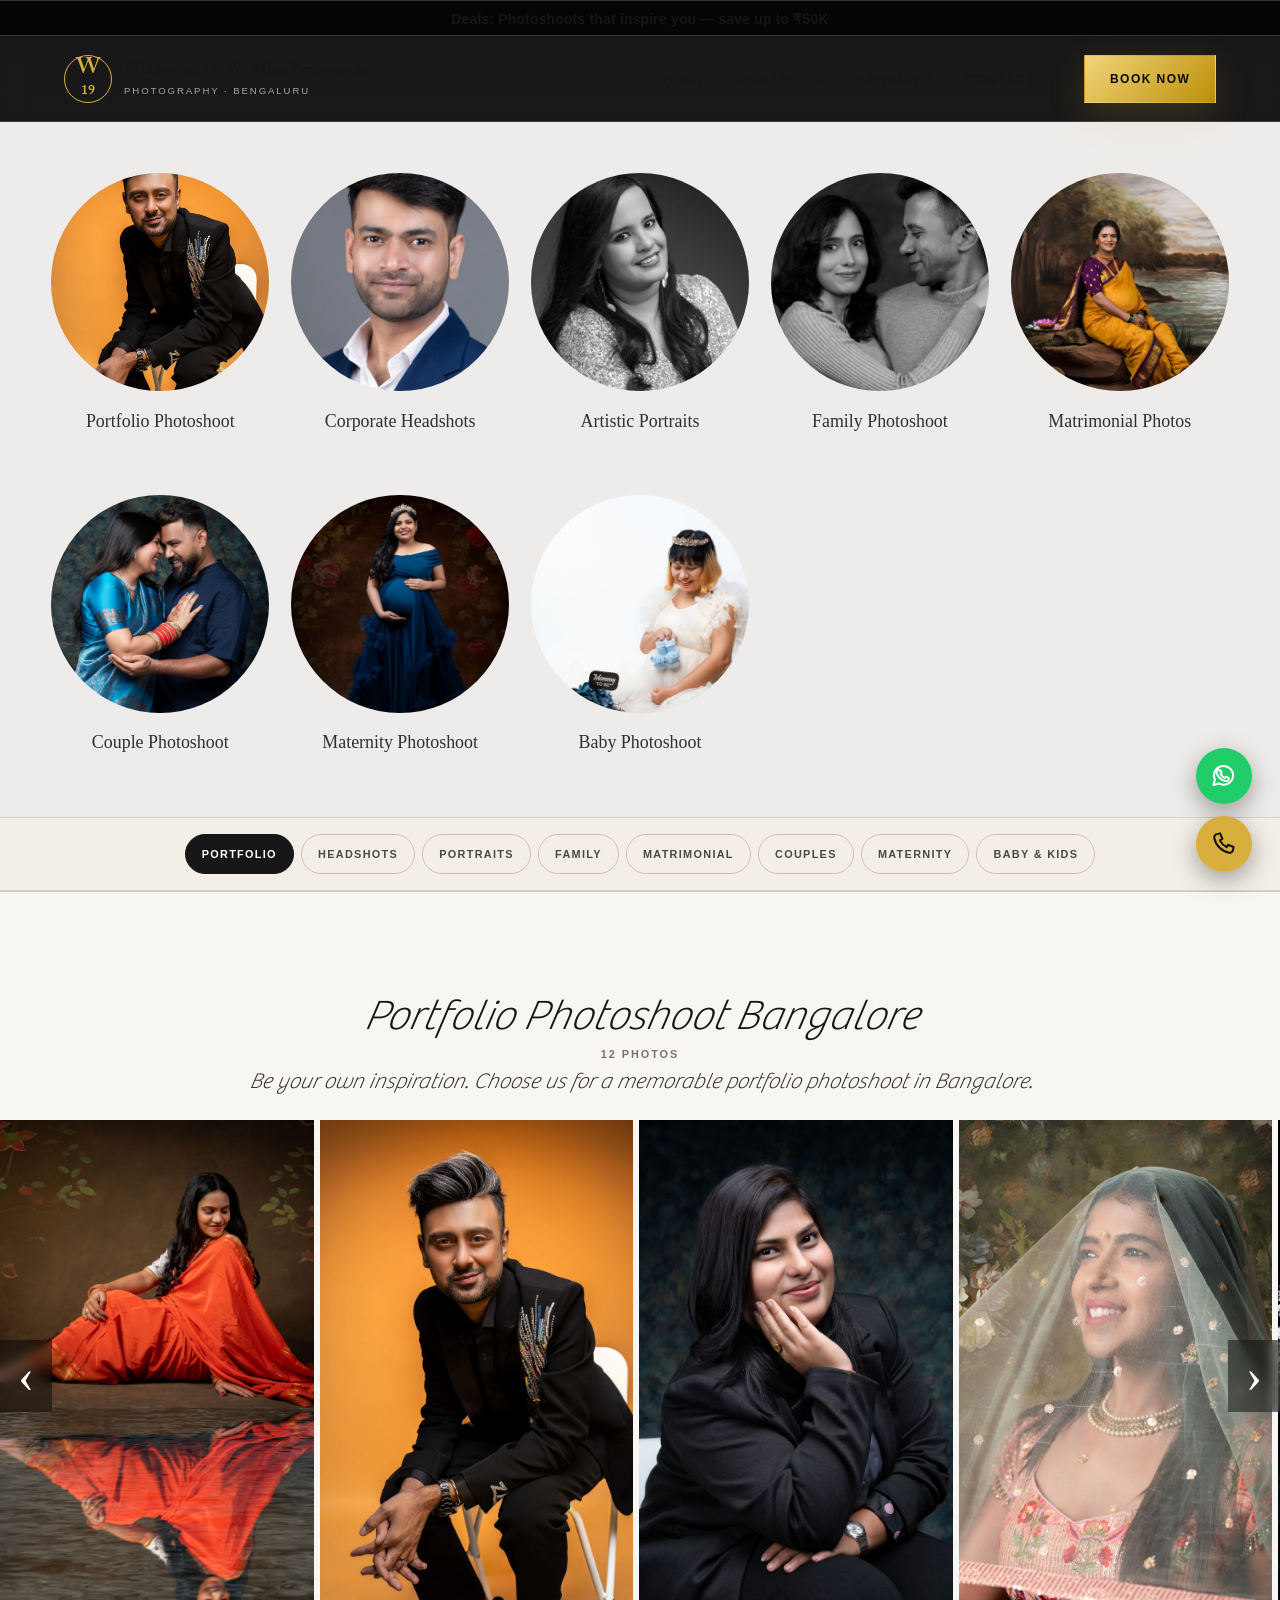
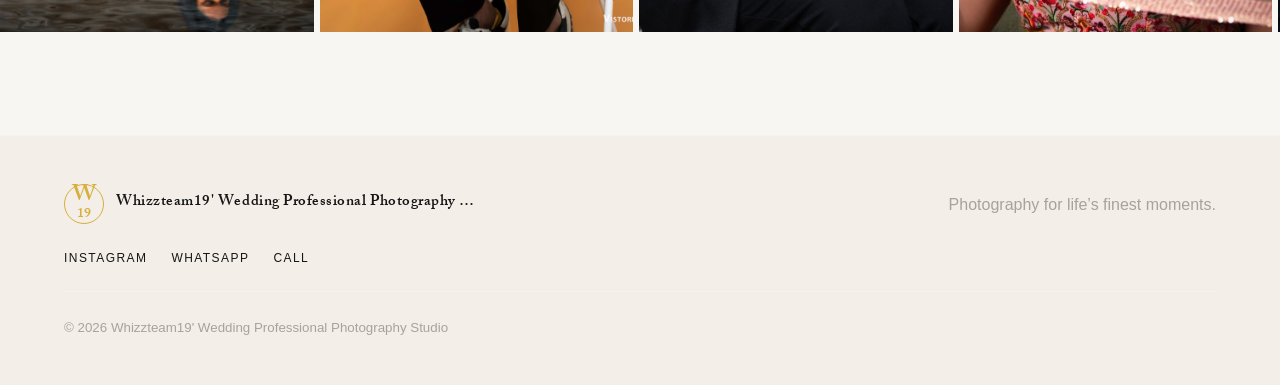
==== commit 6ac8e869: "Update photography portfolio" ====
--- a/portfolio.html
+++ b/portfolio.html
@@ -35,35 +35,35 @@
       <h1>Get The Best Photoshoot</h1>
       <div class="portfolio-circles-grid">
         <a class="pf-circle" href="#portfolio" data-category-tab="portfolio">
-          <span><img src="images/modelling photoshoot bangalore_1.jpg" alt="Portfolio portrait" width="570" height="570"></span>
+          <span><img src="images/46ccc2_29f089a5eaba46b582b03bea55bbcf8a~mv2_1.jpg" alt="Portfolio portrait" width="853" height="1280"></span>
           <strong>Portfolio Photoshoot</strong>
         </a>
         <a class="pf-circle" href="#headshots" data-category-tab="headshots">
-          <span><img src="images/corporate headshots near me_1.jpeg" alt="Corporate headshot" width="570" height="570"></span>
+          <span><img src="images/46ccc2_070dcebe23784659b17ebc380328add5~mv2_1.jpeg" alt="Corporate headshot" width="960" height="1280"></span>
           <strong>Corporate Headshots</strong>
         </a>
         <a class="pf-circle" href="#portraits" data-category-tab="portraits">
-          <span><img src="images/Portfolio Photoshoot near Bangalore_1.jpeg" alt="Artistic portrait" width="570" height="570"></span>
+          <span><img src="images/46ccc2_306d53321402458ebe4ced8f9c968991~mv2_1.jpeg" alt="Artistic portrait" width="960" height="1280"></span>
           <strong>Artistic Portraits</strong>
         </a>
         <a class="pf-circle" href="#family" data-category-tab="family">
-          <span><img src="images/family photoshoot1_1.jpg" alt="Family portrait" width="570" height="570"></span>
+          <span><img src="images/46ccc2_3fd7e147cbf8403b8dafcc59390547c6~mv2_1.jpeg" alt="Family portrait" width="905" height="1206"></span>
           <strong>Family Photoshoot</strong>
         </a>
         <a class="pf-circle" href="#matrimonial" data-category-tab="matrimonial">
-          <span><img src="images/matrimonial photoshoot_1.jpg" alt="Matrimonial portrait" width="570" height="570"></span>
+          <span><img src="images/46ccc2_2b5309d3756c438bbe334142de84684a~mv2_1.jpeg" alt="Matrimonial portrait" width="960" height="1280"></span>
           <strong>Matrimonial Photos</strong>
         </a>
         <a class="pf-circle" href="#couples" data-category-tab="couples">
-          <span><img src="images/couple photoshoot whitefield_1.jpg" alt="Couple portrait" width="570" height="570"></span>
+          <span><img src="images/46ccc2_89e32662babd4aa481fd600eddbbcf17~mv2_2.jpg" alt="Couple portrait" width="960" height="1200"></span>
           <strong>Couple Photoshoot</strong>
         </a>
         <a class="pf-circle" href="#maternity" data-category-tab="maternity">
-          <span><img src="images/maternity photographers in bangalore for maternity photoshoot with photoshoot gowns for ma_1.jpeg" alt="Maternity portrait" width="512" height="512"></span>
+          <span><img src="images/46ccc2_340d77114abc4582b93cafe136f59e8a~mv2_2.jpeg" alt="Maternity portrait" width="960" height="1280"></span>
           <strong>Maternity Photoshoot</strong>
         </a>
         <a class="pf-circle" href="#baby" data-category-tab="baby">
-          <span><img src="images/baby-photoshoot-bangalore-whitefield_edi_1.jpg" alt="Baby portrait" width="560" height="560"></span>
+          <span><img src="images/46ccc2_07711712e2da42759f5078f7947cc253~mv2_2.jpeg" alt="Baby portrait" width="960" height="1280"></span>
           <strong>Baby Photoshoot</strong>
         </a>
       </div>
--- a/css/site.css
+++ b/css/site.css
@@ -22,16 +22,16 @@
 
 /* Local category portfolio page. */
 .portfolio-page{background:var(--paper);color:#161616}
-/* Vistoriz-style circular category hero */
-.portfolio-circles-hero{background:#ddd9d4;padding:clamp(2rem,4vw,3.5rem) max(4vw,calc((100vw - 1100px)/2)) clamp(2.5rem,5vw,4rem);text-align:center}
-.portfolio-circles-hero h1{font-family:var(--serif);font-weight:700;font-size:clamp(1.6rem,3vw,2.4rem);line-height:1.15;margin:0 0 clamp(1.5rem,3vw,2.5rem);color:#2a1928;letter-spacing:.02em}
-.portfolio-circles-grid{display:grid;grid-template-columns:repeat(4,1fr);gap:clamp(2rem,4vw,3.5rem) clamp(1.5rem,3vw,3rem);max-width:900px;margin:0 auto}
-.pf-circle{display:block;text-align:center;text-decoration:none;color:#2a1928}
-.pf-circle>span{display:block;width:100%;aspect-ratio:1;border-radius:50%;overflow:hidden;background:#c8c4bf;box-shadow:0 4px 18px rgba(0,0,0,.12)}
+/* Vistoriz-style circular category hero — 5 across, 3 below */
+.portfolio-circles-hero{background:#eeecea;padding:clamp(2rem,4vw,3.5rem) clamp(1.2rem,4vw,4rem) clamp(2.5rem,5vw,5rem);overflow:visible}
+.portfolio-circles-hero h1{display:none}
+.portfolio-circles-grid{display:grid;grid-template-columns:repeat(5,minmax(0,1fr));gap:clamp(2.5rem,5vw,5rem) clamp(.8rem,1.7vw,1.7rem);align-items:start}
+.pf-circle{display:block;text-align:center;text-decoration:none;color:#30302e}
+.pf-circle>span{display:block;width:100%;aspect-ratio:1;border-radius:50%;overflow:hidden;background:#d8d5d1}
 .pf-circle img{width:100%;height:100%;object-fit:cover;transition:transform .55s ease,filter .4s ease}
 .pf-circle:hover img,.pf-circle:focus-visible img{transform:scale(1.07);filter:saturate(1.08)}
 .pf-circle:focus-visible{outline:2px solid #6b245f;outline-offset:8px;border-radius:4px}
-.pf-circle strong{display:block;margin-top:.85rem;font-family:var(--serif);font-weight:400;font-size:clamp(.85rem,1.3vw,1.15rem);line-height:1.2;white-space:nowrap}
+.pf-circle strong{display:block;margin-top:clamp(.6rem,1.5vw,1.5rem);font-family:PlayfairDisplay,Georgia,serif;font-weight:400;font-size:clamp(.9rem,1.4vw,1.35rem);line-height:1.15;white-space:nowrap}
 .category-tabs{position:sticky;top:86px;z-index:40;display:flex;justify-content:center;gap:.45rem;padding:1rem max(1rem,calc((100vw - 1280px)/2));background:rgba(243,239,232,.96);border-top:1px solid #d7d1c7;border-bottom:1px solid #d7d1c7;overflow-x:auto;scrollbar-width:none;backdrop-filter:blur(12px)}
 .category-tabs::-webkit-scrollbar{display:none}
 .category-tabs a{flex:0 0 auto;padding:.65rem 1rem;border:1px solid #c9c1b6;border-radius:99px;color:#4c4741;font-size:.68rem;font-weight:800;letter-spacing:.12em;text-transform:uppercase;transition:.2s}
@@ -67,7 +67,7 @@
   .portfolio-circles{grid-template-columns:repeat(3,minmax(0,1fr))}
   .portfolio-circle strong{white-space:normal}
   .portfolio-circle:nth-child(n+6),.portfolio-circle.reveal:nth-child(n+6),.portfolio-circle.reveal.visible:nth-child(n+6){transform:none}
-  .portfolio-circles-grid{grid-template-columns:repeat(2,1fr)}
+  .portfolio-circles-grid{grid-template-columns:repeat(3,minmax(0,1fr))}
   .pf-circle strong{white-space:normal}
 }
 @media(max-width:600px){
@@ -76,9 +76,9 @@
   .portfolio-heading h1{font-size:3.4rem}
   .portfolio-circles{grid-template-columns:repeat(2,minmax(0,1fr));gap:2.2rem .9rem}
   .portfolio-circle strong{font-size:1.05rem;margin-top:.8rem;white-space:normal}
-  .portfolio-circles-hero{padding:1.5rem 1rem 2rem}
-  .portfolio-circles-grid{grid-template-columns:repeat(2,1fr);gap:1.5rem .9rem}
-  .pf-circle strong{font-size:.9rem;margin-top:.6rem;white-space:normal}
+  .portfolio-circles-hero{padding:1.2rem 1rem 2rem}
+  .portfolio-circles-grid{grid-template-columns:repeat(2,minmax(0,1fr));gap:1.8rem .8rem}
+  .pf-circle strong{font-size:.92rem;margin-top:.5rem;white-space:normal}
   .portfolio-category-head{align-items:start;flex-direction:column}
   .portfolio-photo-grid{grid-template-columns:1fr 1fr}
   .portfolio-photo-grid figure:nth-child(3){grid-column:1/-1;aspect-ratio:1.4}
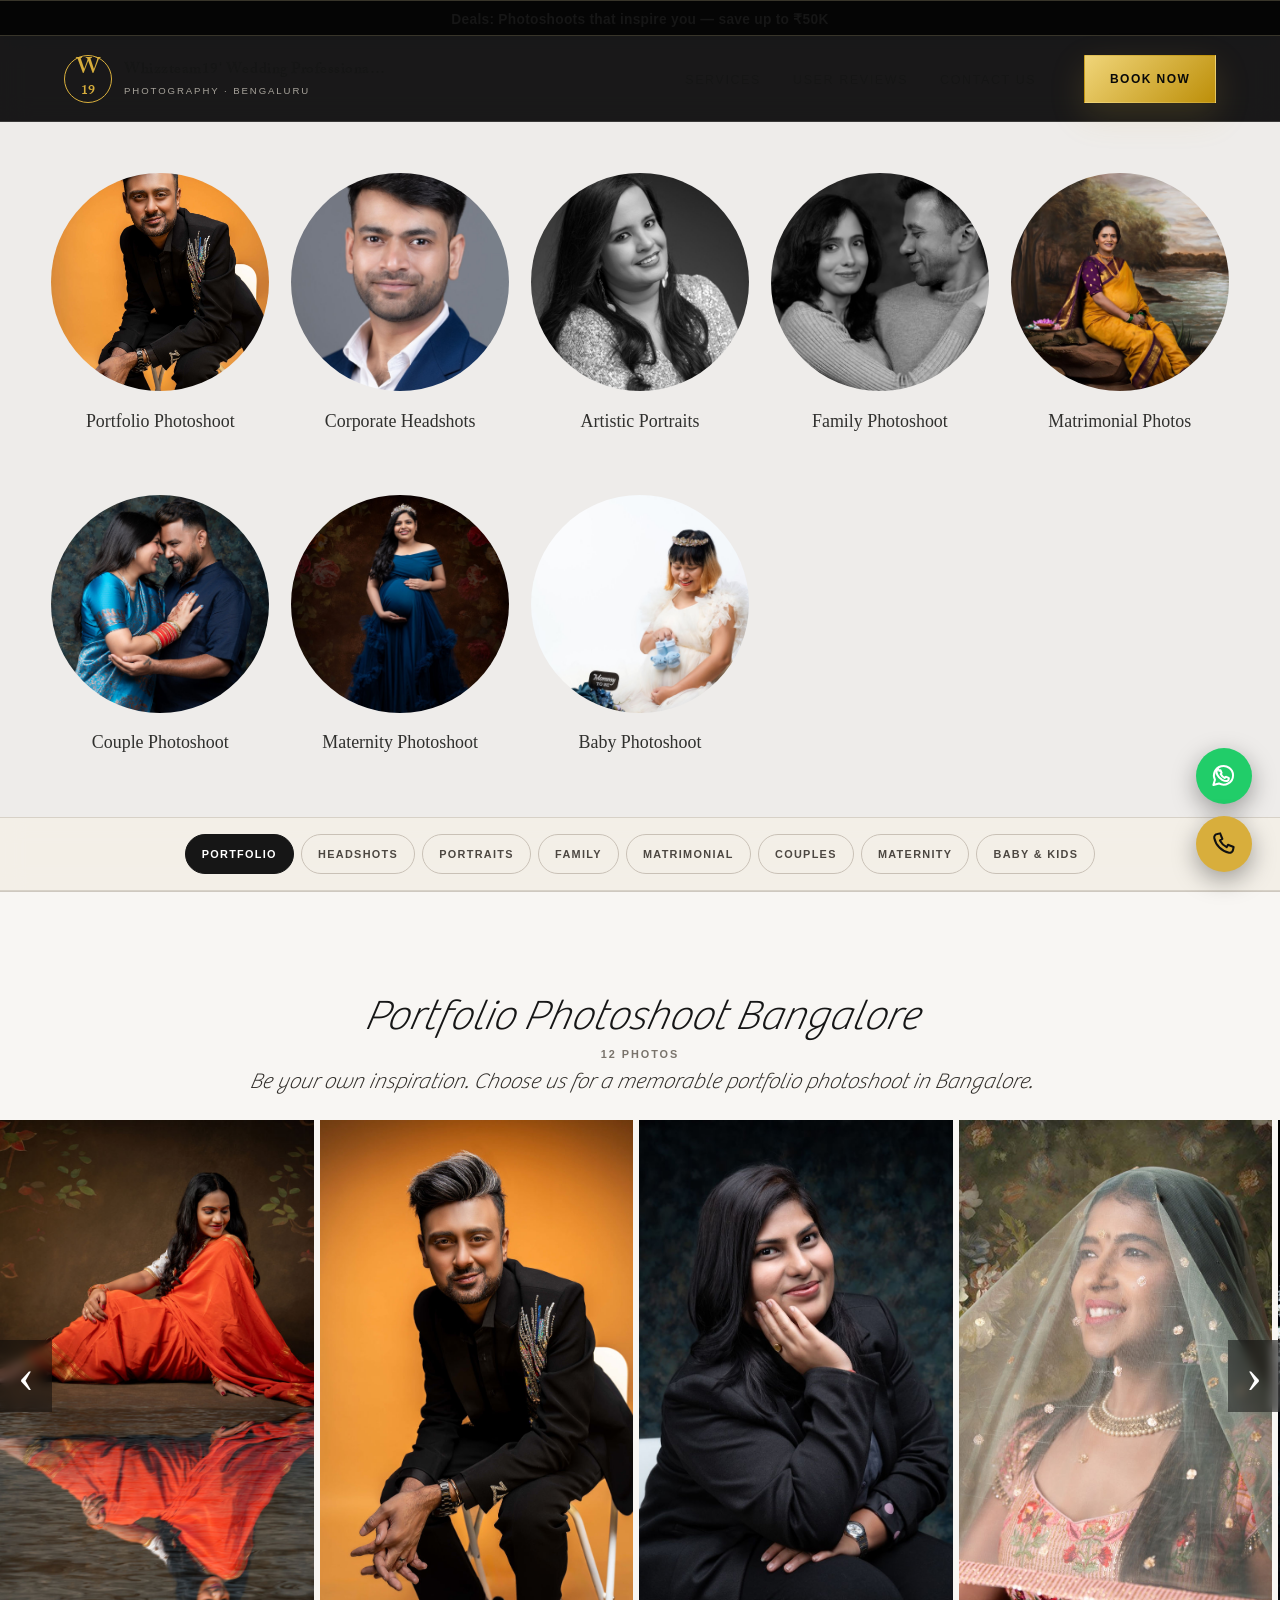
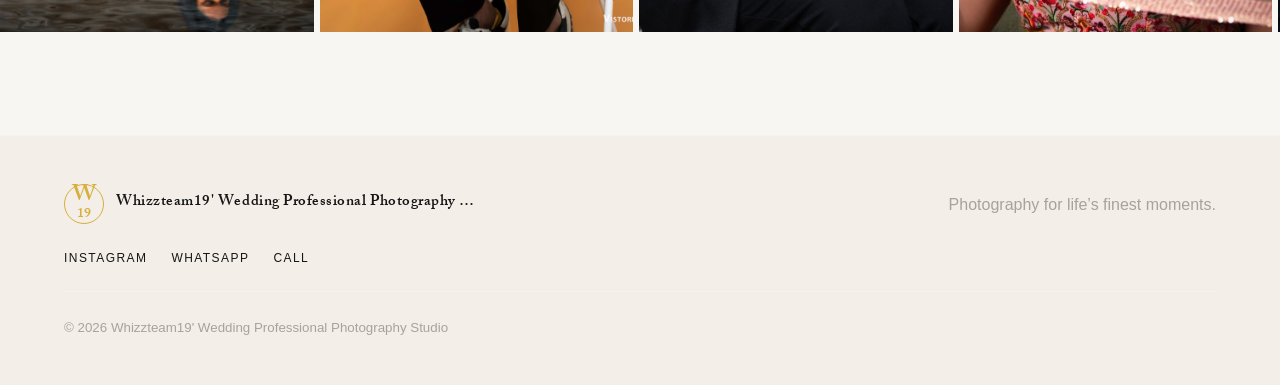
==== commit fe5f42bf: "Add complete customer reviews carousel" ====
--- a/portfolio.html
+++ b/portfolio.html
@@ -7,10 +7,10 @@
   <meta name="description" content="Photography portfolios for portraits, headshots, families, couples, maternity, babies and matrimonial profiles in Bengaluru.">
   <title>Portfolio | Whizzteam19' Wedding Professional Photography Studio</title>
   <link rel="preload" href="fonts/adobe-caslon-w01-smbd.woff2" as="font" type="font/woff2" crossorigin>
-  <link rel="stylesheet" href="css/site.css">
+  <link rel="stylesheet" href="css/site.css?v=20260928-9">
   <script src="site-config.js"></script>
   <script src="gallery-data.js"></script>
-  <script src="js/site.js" defer></script>
+  <script src="js/site.js?v=3" defer></script>
 </head>
 <body class="portfolio-page">
   <a class="skip-link" href="#main">Skip to content</a>
@@ -22,10 +22,9 @@
     </a>
     <button class="menu-button" type="button" aria-expanded="false" aria-controls="main-menu"><span></span><span></span><span></span><b>Menu</b></button>
     <nav id="main-menu" aria-label="Main navigation">
-      <a href="index.html">Home</a>
-      <a href="#portfolio">Portfolio</a>
       <a href="index.html#services">Services</a>
-      <a href="index.html#contact">Contact</a>
+      <a href="index.html#reviews">User Reviews</a>
+      <a href="index.html#contact">Contact Us</a>
     </nav>
     <a class="button button-gold js-whatsapp" href="https://web.whatsapp.com/send?phone=919945690520&amp;text=Hello%2C%20I%20would%20like%20to%20book%20a%20photography%20session.&amp;type=phone_number&amp;app_absent=0" target="_blank" rel="noopener">Book now</a>
   </header>
--- a/css/site.css
+++ b/css/site.css
@@ -2,10 +2,11 @@
 :root{--ink:#0b0b0c;--paper:#f3efe8;--gold:#d8ae3c;--muted:#a7a29a;--line:rgba(255,255,255,.14);--serif:Caslon,Georgia,serif;--sans:StudioSans,Arial,sans-serif}*{box-sizing:border-box}html{scroll-behavior:smooth;scroll-padding-top:102px}body{margin:0;background:var(--ink);color:#f8f6f1;font-family:var(--sans);font-size:16px;line-height:1.6;overflow-x:hidden}a{color:inherit;text-decoration:none}img{display:block;max-width:100%;background:#191919}button{font:inherit}.skip-link{position:fixed;left:1rem;top:-5rem;z-index:999;background:#fff;color:#000;padding:.7rem 1rem}.skip-link:focus{top:1rem}.offer-bar{height:36px;display:grid;place-items:center;background:#050505;border-top:1px solid #38352a;border-bottom:1px solid #38352a;text-align:center;font-weight:700;font-size:clamp(.68rem,1.5vw,.86rem);letter-spacing:.02em}.site-header{height:86px;position:sticky;top:0;z-index:50;display:flex;align-items:center;gap:3rem;padding:0 clamp(1.2rem,5vw,5rem);background:rgba(11,11,12,.94);border-bottom:1px solid var(--line);backdrop-filter:blur(14px)}.brand{display:flex;align-items:center;gap:.75rem;min-width:0}.brand-mark{width:48px;height:48px;border:1px solid var(--gold);border-radius:50%;display:grid;place-items:center;color:var(--gold);font-family:var(--serif);font-size:1.45rem;line-height:1;flex:0 0 auto}.brand-mark span{font-size:.62em}.brand>span:last-child{display:flex;flex-direction:column}.brand strong{max-width:265px;overflow:hidden;text-overflow:ellipsis;white-space:nowrap;font-family:var(--serif);font-size:.95rem;letter-spacing:.035em}.brand small{color:var(--muted);font-size:.6rem;letter-spacing:.2em;text-transform:uppercase}.site-header nav{display:flex;gap:clamp(1.2rem,2.5vw,2.5rem);margin-left:auto}.site-header nav a,.text-link{font-size:.78rem;letter-spacing:.13em;text-transform:uppercase}.site-header nav a{position:relative}.site-header nav a:after{content:"";position:absolute;left:0;right:100%;bottom:-7px;height:1px;background:var(--gold);transition:right .25s}.site-header nav a:hover:after{right:0}.button{min-height:48px;display:inline-flex;align-items:center;justify-content:center;gap:.7rem;padding:.8rem 1.55rem;border:1px solid transparent;font-weight:800;letter-spacing:.12em;text-transform:uppercase;font-size:.75rem;transition:transform .2s,background .2s,color .2s}.button:hover{transform:translateY(-2px)}.button-gold{background:linear-gradient(135deg,#f0d579,#bd8f09);color:#090909;box-shadow:0 12px 35px rgba(216,174,60,.17)}.button-outline{border-color:rgba(255,255,255,.35)}.button-outline:hover{background:#fff;color:#111}.button svg{width:19px;height:19px;fill:none;stroke:currentColor;stroke-width:2}.menu-button{display:none;background:none;border:0;color:white}.hero{height:calc(100svh - 122px);min-height:650px;position:relative;display:flex;align-items:center;overflow:hidden}.hero-image{position:absolute;inset:0;width:100%;height:100%;object-fit:cover;object-position:center 34%;filter:saturate(.8) contrast(1.05)}.hero-shade{position:absolute;inset:0;background:linear-gradient(90deg,rgba(4,4,5,.94) 0%,rgba(4,4,5,.62) 43%,rgba(4,4,5,.1) 74%),linear-gradient(0deg,rgba(4,4,5,.65),transparent 42%)}.hero-content{position:relative;z-index:2;width:min(92%,1280px);margin:auto;padding-top:3rem}.eyebrow{margin:0 0 1.25rem;color:var(--gold);font-weight:800;font-size:.7rem;letter-spacing:.28em;text-transform:uppercase}.hero h1,.section h2{font-family:var(--serif);font-weight:400;line-height:.92;letter-spacing:-.025em}.hero h1{max-width:850px;margin:0;font-size:clamp(4rem,8.8vw,8rem)}em{color:var(--gold);font-weight:400}.hero-copy{max-width:560px;margin:1.8rem 0 2.2rem;color:#dedad2;font-size:clamp(1rem,1.6vw,1.2rem)}.hero-actions{display:flex;align-items:center;gap:2rem}.text-link{display:inline-flex;gap:.55rem;align-items:center;border-bottom:1px solid currentColor;padding-bottom:.25rem}.scroll-cue{position:absolute;z-index:2;right:4vw;bottom:2.5rem;display:flex;align-items:center;gap:1rem;color:#d7d2c8;font-size:.68rem;letter-spacing:.18em;text-transform:uppercase}.scroll-cue b{width:42px;height:42px;border:1px solid rgba(255,255,255,.4);border-radius:50%;display:grid;place-items:center}.section{padding:clamp(5rem,10vw,9rem) max(5vw,calc((100vw - 1280px)/2));}.intro{display:grid;grid-template-columns:80px minmax(300px,1.35fr) minmax(300px,.65fr);gap:clamp(2rem,5vw,6rem);align-items:end;background:var(--paper);color:#111}.section-number{align-self:start;color:#7b756c;font-size:.75rem;letter-spacing:.2em}.section h2{font-size:clamp(3rem,6vw,6rem);margin:0}.intro-text{color:#55504a;margin:0 0 .5rem;font-size:1.05rem}.section-heading{display:flex;align-items:end;justify-content:space-between;margin-bottom:4rem}.section-heading h2{font-size:clamp(3rem,5vw,5rem)}.gallery{display:grid;grid-template-columns:1.35fr 1fr;gap:1.25rem}.gallery figure{margin:0;position:relative;min-height:350px;overflow:hidden}.gallery-large{grid-row:span 2}.gallery img{width:100%;height:100%;object-fit:cover;position:absolute;inset:0;transition:transform .8s}.gallery figure:hover img{transform:scale(1.035)}.gallery figcaption{position:absolute;left:0;right:0;bottom:0;padding:4rem 1.7rem 1.4rem;background:linear-gradient(transparent,rgba(0,0,0,.82));display:flex;justify-content:space-between;align-items:end}.gallery figcaption span{font-size:.65rem;letter-spacing:.22em;text-transform:uppercase;color:var(--gold)}.gallery figcaption b{font-family:var(--serif);font-size:1.35rem}.services{background:#121214;display:grid;grid-template-columns:1fr 1fr;gap:clamp(3rem,8vw,8rem);align-items:center}.service-photo{aspect-ratio:4/5;overflow:hidden}.service-photo img{width:100%;height:100%;object-fit:cover}.service-list h2{font-size:clamp(3rem,5vw,5.4rem)}.service-list ol{list-style:none;padding:0;margin:2.5rem 0}.service-list li{display:flex;gap:1.5rem;align-items:center;padding:1rem 0;border-bottom:1px solid var(--line)}.service-list li span{color:var(--gold);font-size:.68rem}.service-list li b{font-family:var(--serif);font-weight:400;font-size:1.3rem}.quote{text-align:center;background:var(--paper);color:#111}.quote blockquote{max-width:1050px;margin:1rem auto 0;font-family:var(--serif);font-size:clamp(2.5rem,5.2vw,5.5rem);line-height:1.08}.contact{display:grid;grid-template-columns:1.2fr .8fr;gap:clamp(3rem,9vw,9rem);background:#080809}.contact-copy>p:not(.eyebrow){max-width:570px;color:#b9b4ab;margin:2rem 0}.contact-card{background:#151517;padding:clamp(2rem,4vw,4rem);border-top:2px solid var(--gold)}.contact-label{color:var(--gold);font-size:.65rem;font-weight:bold;letter-spacing:.23em;text-transform:uppercase}.contact-card address{font-style:normal;font-family:var(--serif);font-size:1.5rem;line-height:1.4;margin:1rem 0 1.4rem}.contact-card hr{border:0;border-top:1px solid var(--line);margin:2.5rem 0}.phone{font-family:var(--serif);font-size:clamp(1.6rem,3vw,2.5rem)}.hours{color:var(--muted);font-size:.8rem}footer{padding:3rem max(5vw,calc((100vw - 1280px)/2));display:grid;grid-template-columns:1fr auto;gap:1.5rem;align-items:center;border-top:1px solid var(--line)}.footer-brand .brand-mark{width:40px;height:40px}.footer-brand strong{font-family:var(--serif);max-width:360px}footer p,footer small{color:var(--muted);margin:0}footer>div{display:flex;gap:1.5rem;font-size:.75rem;text-transform:uppercase;letter-spacing:.12em}footer small{grid-column:1/-1;border-top:1px solid var(--line);padding-top:1.5rem}.floating-actions{position:fixed;z-index:60;right:clamp(1rem,2.2vw,2rem);bottom:clamp(1rem,2.2vw,2rem);display:grid;gap:.75rem}.floating-actions a{width:56px;height:56px;border-radius:50%;display:grid;place-items:center;box-shadow:0 8px 25px rgba(0,0,0,.35)}.floating-actions svg{width:27px;height:27px;fill:none;stroke:currentColor;stroke-width:1.8;stroke-linecap:round;stroke-linejoin:round}.float-whatsapp{background:#21cd69}.float-call{background:var(--gold);color:#111}.reveal{opacity:0;transform:translateY(24px);transition:opacity .7s ease,transform .7s ease}.reveal.visible{opacity:1;transform:none}
 @media(max-width:900px){.site-header{height:74px;padding:0 1rem}.site-header>.button{display:none}.brand strong{max-width:220px}.menu-button{margin-left:auto;width:44px;height:44px;display:grid;place-content:center;gap:5px;position:relative}.menu-button span{display:block;width:24px;height:1px;background:#fff}.menu-button b{position:absolute;width:1px;height:1px;overflow:hidden}.site-header nav{position:absolute;left:0;right:0;top:74px;background:#111;display:grid;gap:0;padding:1rem 1.25rem;border-bottom:1px solid var(--line);transform:translateY(-130%);opacity:0;transition:.25s;z-index:-1}.site-header nav.open{transform:none;opacity:1}.site-header nav a{padding:.8rem}.hero{height:calc(100svh - 110px);min-height:620px}.hero-image{object-position:62% center}.hero-shade{background:linear-gradient(90deg,rgba(4,4,5,.93),rgba(4,4,5,.28)),linear-gradient(0deg,rgba(4,4,5,.8),transparent)}.intro{grid-template-columns:1fr}.section-number{display:none}.gallery{grid-template-columns:1fr 1fr}.gallery-large{grid-column:1/-1;grid-row:auto;min-height:570px}.services,.contact{grid-template-columns:1fr}.service-photo{max-height:650px}.contact-card{max-width:640px}footer{grid-template-columns:1fr}footer small{grid-column:auto}}
 @media(max-width:600px){.offer-bar{height:34px;padding:0 .5rem}.brand-mark{width:42px;height:42px}.brand strong{max-width:205px;font-size:.78rem}.brand small{font-size:.52rem}.hero{min-height:610px}.hero-content{padding:0 1rem}.hero h1{font-size:clamp(3.4rem,17vw,5.1rem)}.hero-copy{font-size:.95rem}.hero-actions{align-items:flex-start;flex-direction:column;gap:1.2rem}.scroll-cue{display:none}.section{padding:5rem 1.2rem}.intro{gap:1.5rem}.intro h2{font-size:3.3rem}.section-heading{align-items:start;flex-direction:column;gap:1.2rem;margin-bottom:2rem}.gallery{grid-template-columns:1fr}.gallery-large{grid-column:auto;min-height:460px}.gallery figure{min-height:430px}.gallery figcaption{align-items:start;flex-direction:column}.services{gap:2.5rem}.service-photo{aspect-ratio:1/1}.quote blockquote{font-size:2.6rem}.contact-copy h2{font-size:4.1rem}footer>div{flex-wrap:wrap}.floating-actions a{width:52px;height:52px}}
+.map-embed{width:100%;height:420px;margin:0;overflow:hidden;background:#202023}.map-embed iframe{display:block;width:100%;height:100%;border:0}@media(max-width:600px){.map-embed{height:360px}}
 @media(prefers-reduced-motion:reduce){html{scroll-behavior:auto}.reveal{opacity:1;transform:none;transition:none}.gallery img,.button{transition:none}}
 
 /* Circular portfolio hero, modelled on the original Vistoriz category layout. */
-.home-page>.offer-bar,.home-page>.site-header,.home-page>.floating-actions{display:none}
+.home-page>.offer-bar,.home-page>.floating-actions{display:none}
 .portfolio-hero{height:auto;min-height:0;display:block;background:#eeecea;color:#30302e;padding:.5vw 3.4vw clamp(5rem,8vw,8rem);overflow:visible;box-shadow:inset 0 3px 7px rgba(45,41,38,.28)}
 .portfolio-heading{text-align:center;margin:0 auto clamp(3rem,5vw,5rem)}
 .portfolio-heading h1{font-size:clamp(3rem,6vw,6rem);line-height:.95}
@@ -86,3 +87,10 @@
   .portfolio-strip figure{flex-basis:78vw;height:112vw;max-height:620px}
   .strip-arrow{width:40px;height:58px;font-size:2.4rem}
 }
+.reviews-section{background:#111113}.reviews-heading{display:flex;align-items:end;justify-content:space-between;gap:3rem;margin-bottom:4rem}.reviews-heading .text-link{flex:0 0 auto}.reviews-section .reviews-grid{display:grid;grid-template-columns:repeat(3,1fr);gap:1rem}.reviews-section .review-card{display:flex;min-height:330px;flex-direction:column;padding:2rem;background:#19191c;border-top:2px solid var(--gold)}.reviews-section .review-stars{color:var(--gold);letter-spacing:.17em}.reviews-section blockquote{margin:2rem 0 2.5rem;font-family:var(--serif);font-size:1.25rem;line-height:1.55}.reviews-section .review-card footer{display:flex;align-items:end;justify-content:space-between;gap:1rem;margin-top:auto;padding:0;background:none;border:0;color:#fff}.reviews-section .review-card footer strong{font-size:.78rem}.reviews-section .review-card footer span{color:var(--muted);font-size:.7rem}@media(max-width:900px){.reviews-heading{align-items:start;flex-direction:column}.reviews-section .reviews-grid{grid-template-columns:1fr 1fr}}@media(max-width:600px){.reviews-heading{margin-bottom:2.5rem}.reviews-section .reviews-grid{grid-template-columns:1fr}.reviews-section .review-card{min-height:0}.reviews-section blockquote{font-size:1.15rem}}
+.testimonial-actions{display:flex;flex-direction:column;align-items:flex-end;gap:1.4rem}.testimonial-controls{display:flex;gap:.65rem}.testimonial-controls button{display:grid;place-items:center;width:46px;height:46px;border:1px solid rgba(255,255,255,.3);border-radius:50%;background:transparent;color:#fff;font-size:1.2rem;cursor:pointer;transition:background .2s,color .2s,transform .2s}.testimonial-controls button:hover{background:var(--gold);border-color:var(--gold);color:#111;transform:translateY(-2px)}.reviews-section .reviews-grid{display:flex;gap:1rem;overflow-x:auto;scroll-behavior:smooth;scroll-snap-type:x mandatory;scrollbar-width:thin;scrollbar-color:rgba(216,174,60,.48) transparent;padding-bottom:1rem}.reviews-section .reviews-grid::-webkit-scrollbar{height:5px}.reviews-section .reviews-grid::-webkit-scrollbar-track{background:transparent}.reviews-section .reviews-grid::-webkit-scrollbar-thumb{background:rgba(216,174,60,.48);border-radius:10px}.reviews-section .review-card{flex:0 0 calc((100% - 2rem)/3);scroll-snap-align:start}@media(max-width:900px){.testimonial-actions{align-items:flex-start}.reviews-section .review-card{flex-basis:calc((100% - 1rem)/2)}}@media(max-width:600px){.reviews-section .review-card{flex-basis:88%}.testimonial-controls button{width:42px;height:42px}}
+.testimonial-carousel{position:relative}.testimonial-arrow{position:absolute;top:50%;z-index:6;display:grid;place-items:center;width:68px;height:68px;padding:0;border:1px solid rgba(216,174,60,.5);border-radius:50%;background:var(--gold);color:#111;box-shadow:0 12px 34px rgba(0,0,0,.38);font-size:2rem;line-height:1;cursor:pointer;transform:translateY(-50%);transition:background .2s,color .2s,transform .2s}.testimonial-arrow:hover{background:#fff;color:#111;transform:translateY(-50%) scale(1.06)}.testimonial-prev{left:-86px}.testimonial-next{right:-86px}@media(max-width:1450px){.testimonial-prev{left:10px}.testimonial-next{right:10px}}@media(max-width:600px){.testimonial-arrow{width:54px;height:54px;font-size:1.55rem}.testimonial-prev{left:5px}.testimonial-next{right:5px}}
+.reviews-section{scroll-margin-top:86px;padding-top:clamp(2.5rem,4vw,4rem)}.reviews-heading{margin-bottom:2.25rem}.reviews-heading h2{font-size:clamp(3rem,5vw,4.75rem)}.testimonial-arrow{top:0;bottom:1rem;width:82px;height:auto;border:0;border-radius:0;background:transparent;color:transparent;box-shadow:none;font-size:0;transform:none}.testimonial-arrow::before{position:absolute;top:50%;display:grid;place-items:center;width:68px;height:68px;border:1px solid rgba(216,174,60,.5);border-radius:50%;background:var(--gold);color:#111;box-shadow:0 12px 34px rgba(0,0,0,.38);font-size:2rem;line-height:1;transform:translateY(-50%);transition:background .2s,transform .2s}.testimonial-prev::before{content:"←"}.testimonial-next::before{content:"→"}.testimonial-arrow:hover,.testimonial-arrow:focus-visible{background:transparent;color:transparent;transform:none;outline:0}.testimonial-arrow:hover::before,.testimonial-arrow:focus-visible::before{background:#fff;transform:translateY(-50%) scale(1.06)}.testimonial-arrow:focus-visible::before{outline:2px solid var(--gold);outline-offset:3px}@media(max-width:1450px){.testimonial-prev{left:0}.testimonial-next{right:0}}@media(max-width:600px){.reviews-section{scroll-margin-top:74px;padding-top:2.5rem}.reviews-heading{margin-bottom:1.75rem}.testimonial-arrow{width:60px}.testimonial-arrow::before{width:54px;height:54px;font-size:1.55rem}.testimonial-prev{left:0}.testimonial-next{right:0}}
+.reviews-section{scroll-margin-top:0;padding-top:20px}.reviews-heading{margin-bottom:20px}.reviews-heading h2{font-size:clamp(2.7rem,4vw,4.15rem)}@media(max-width:600px){.reviews-section{scroll-margin-top:0;padding-top:18px}.reviews-heading{margin-bottom:18px}}
+.reviews-section .review-card{height:390px;min-height:390px}.reviews-section blockquote{display:block;flex:1;min-height:0;margin-bottom:1.5rem;padding-right:.55rem;overflow-y:auto;scrollbar-width:thin;scrollbar-color:rgba(216,174,60,.48) transparent}.reviews-section blockquote::-webkit-scrollbar{width:4px}.reviews-section blockquote::-webkit-scrollbar-track{background:transparent}.reviews-section blockquote::-webkit-scrollbar-thumb{background:rgba(216,174,60,.48);border-radius:10px}.reviews-section .review-card footer{flex:0 0 auto}@media(max-width:600px){.reviews-section .review-card{height:380px;min-height:380px}}
+.reviews-section .review-author{display:flex;align-items:center;gap:.85rem;margin-bottom:1.35rem}.reviews-section .review-author img{width:48px;height:48px;flex:0 0 48px;border:2px solid var(--gold);border-radius:50%;object-fit:cover;background:#27272a}.reviews-section .review-author div{display:flex;min-width:0;flex-direction:column}.reviews-section .review-author strong{overflow:hidden;font-size:.82rem;line-height:1.25;text-overflow:ellipsis;white-space:nowrap}.reviews-section .review-author span{margin-top:.2rem;color:var(--muted);font-size:.7rem}.reviews-section blockquote{margin-top:1.2rem}
